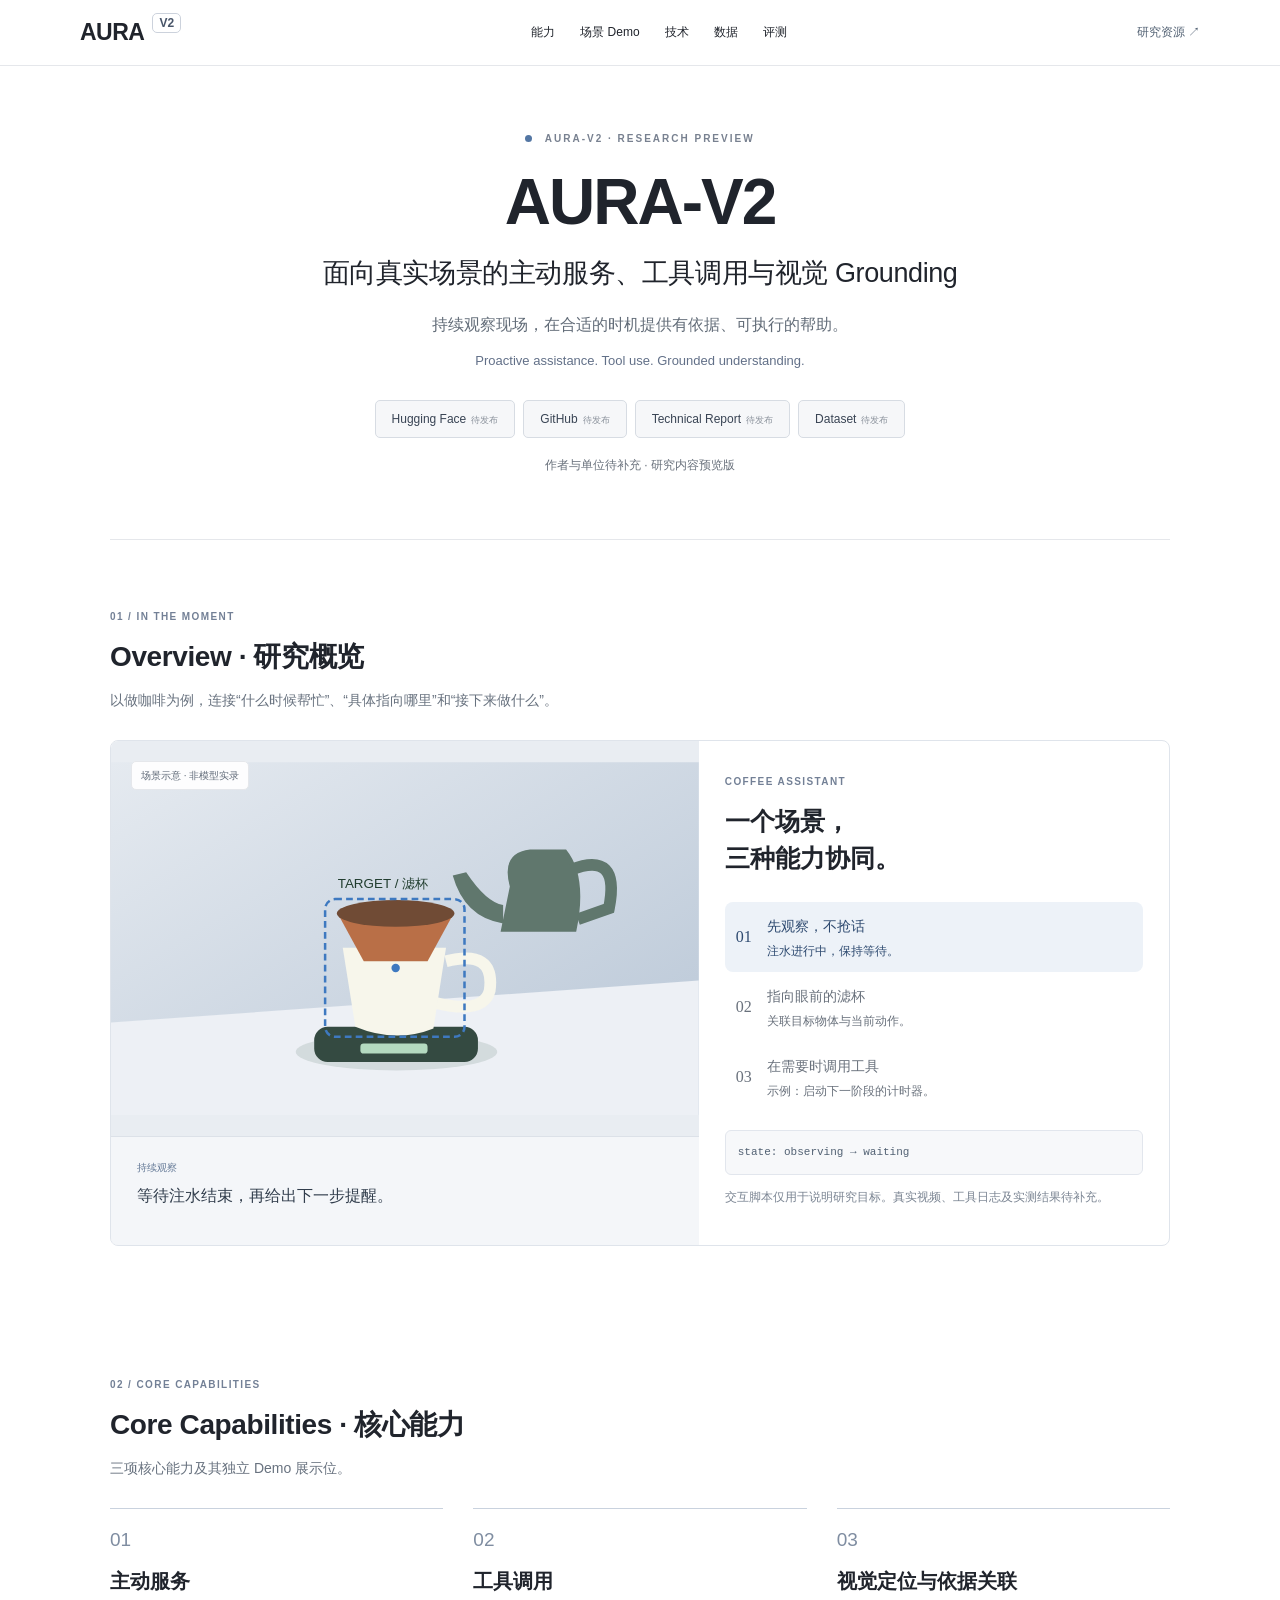
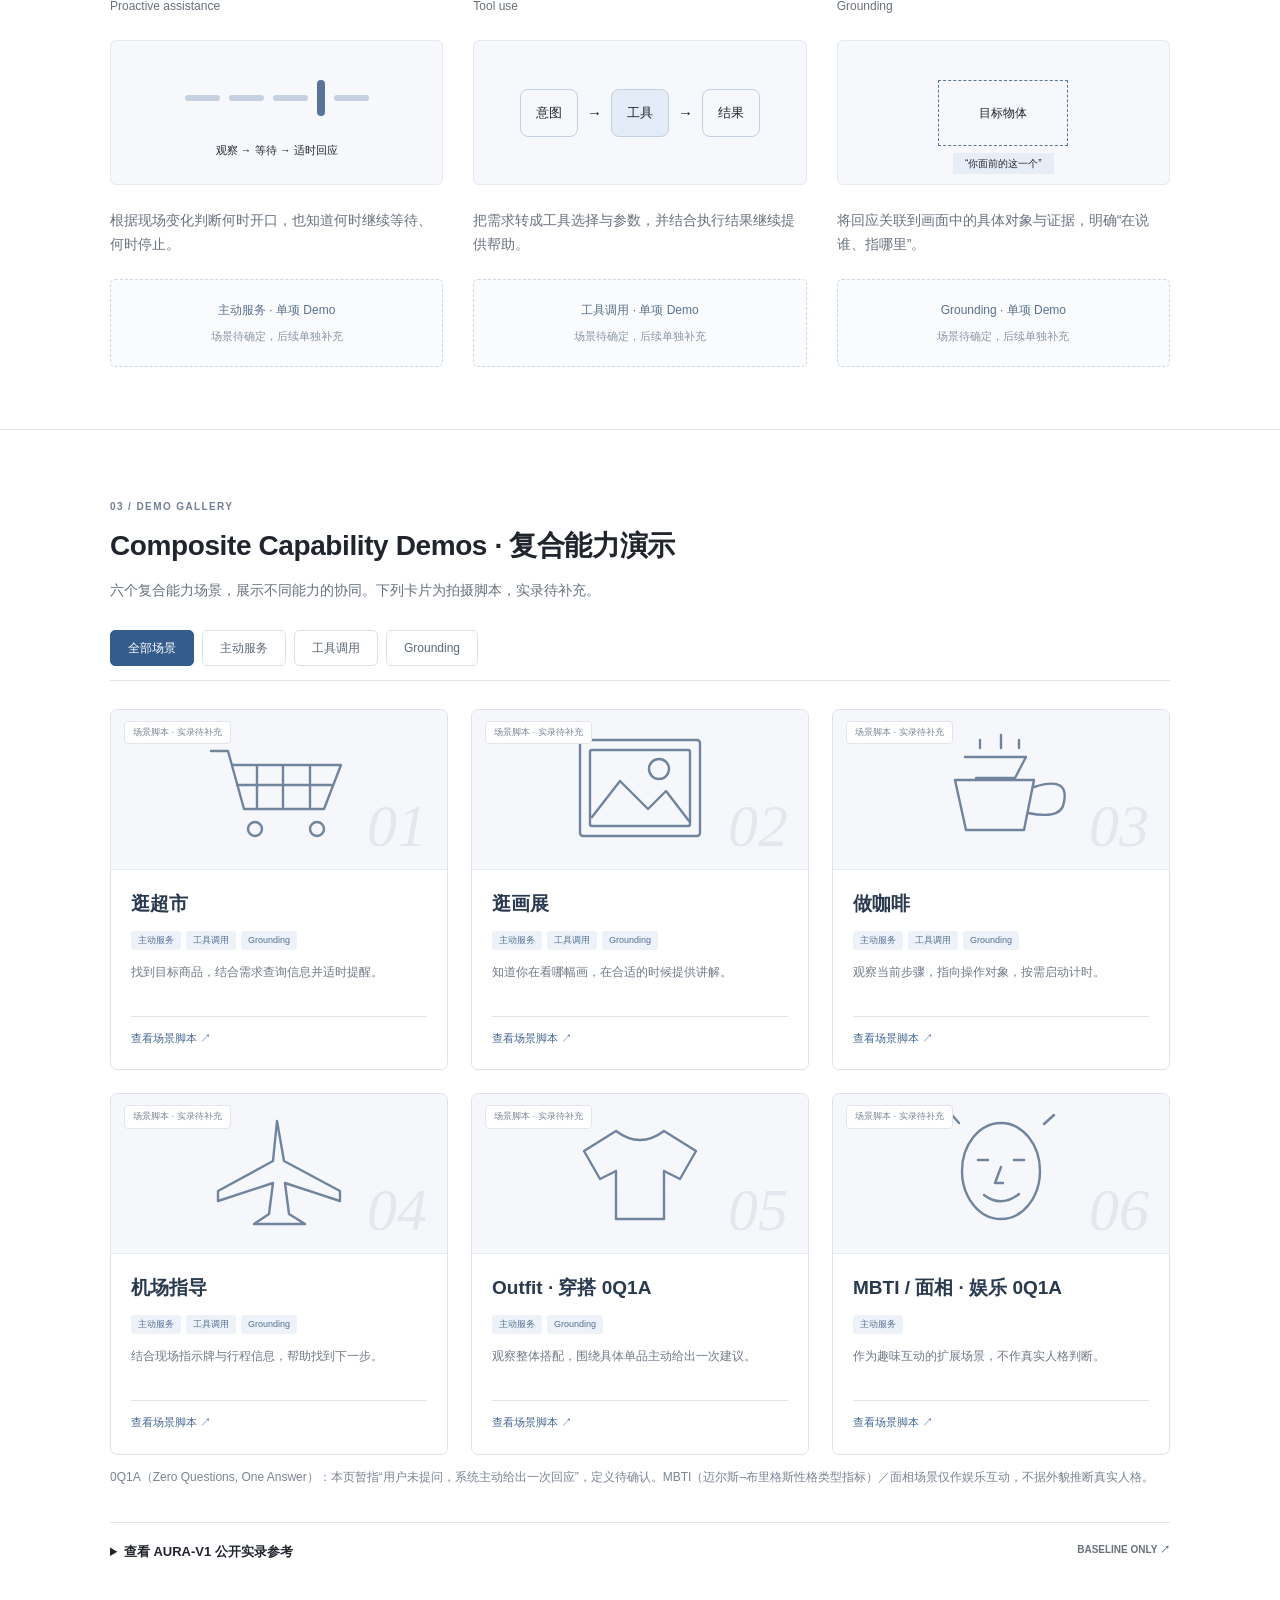
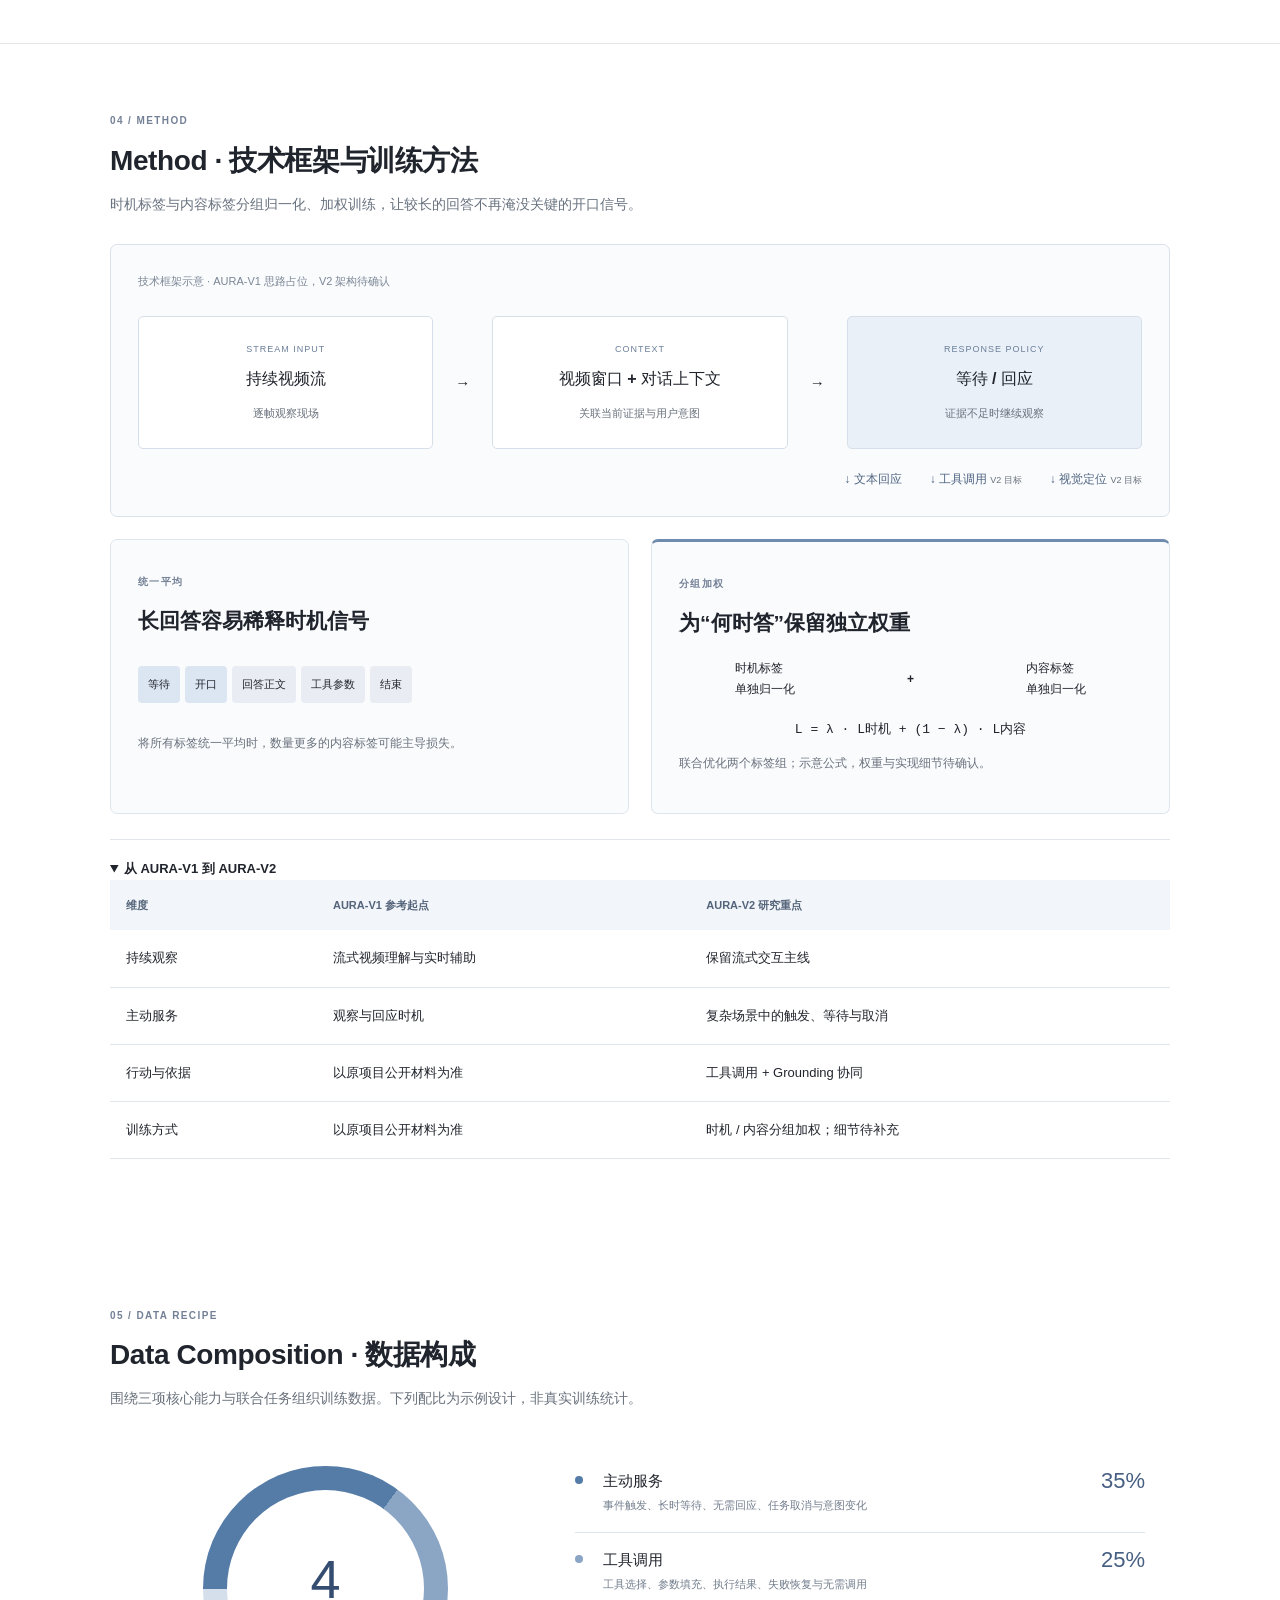
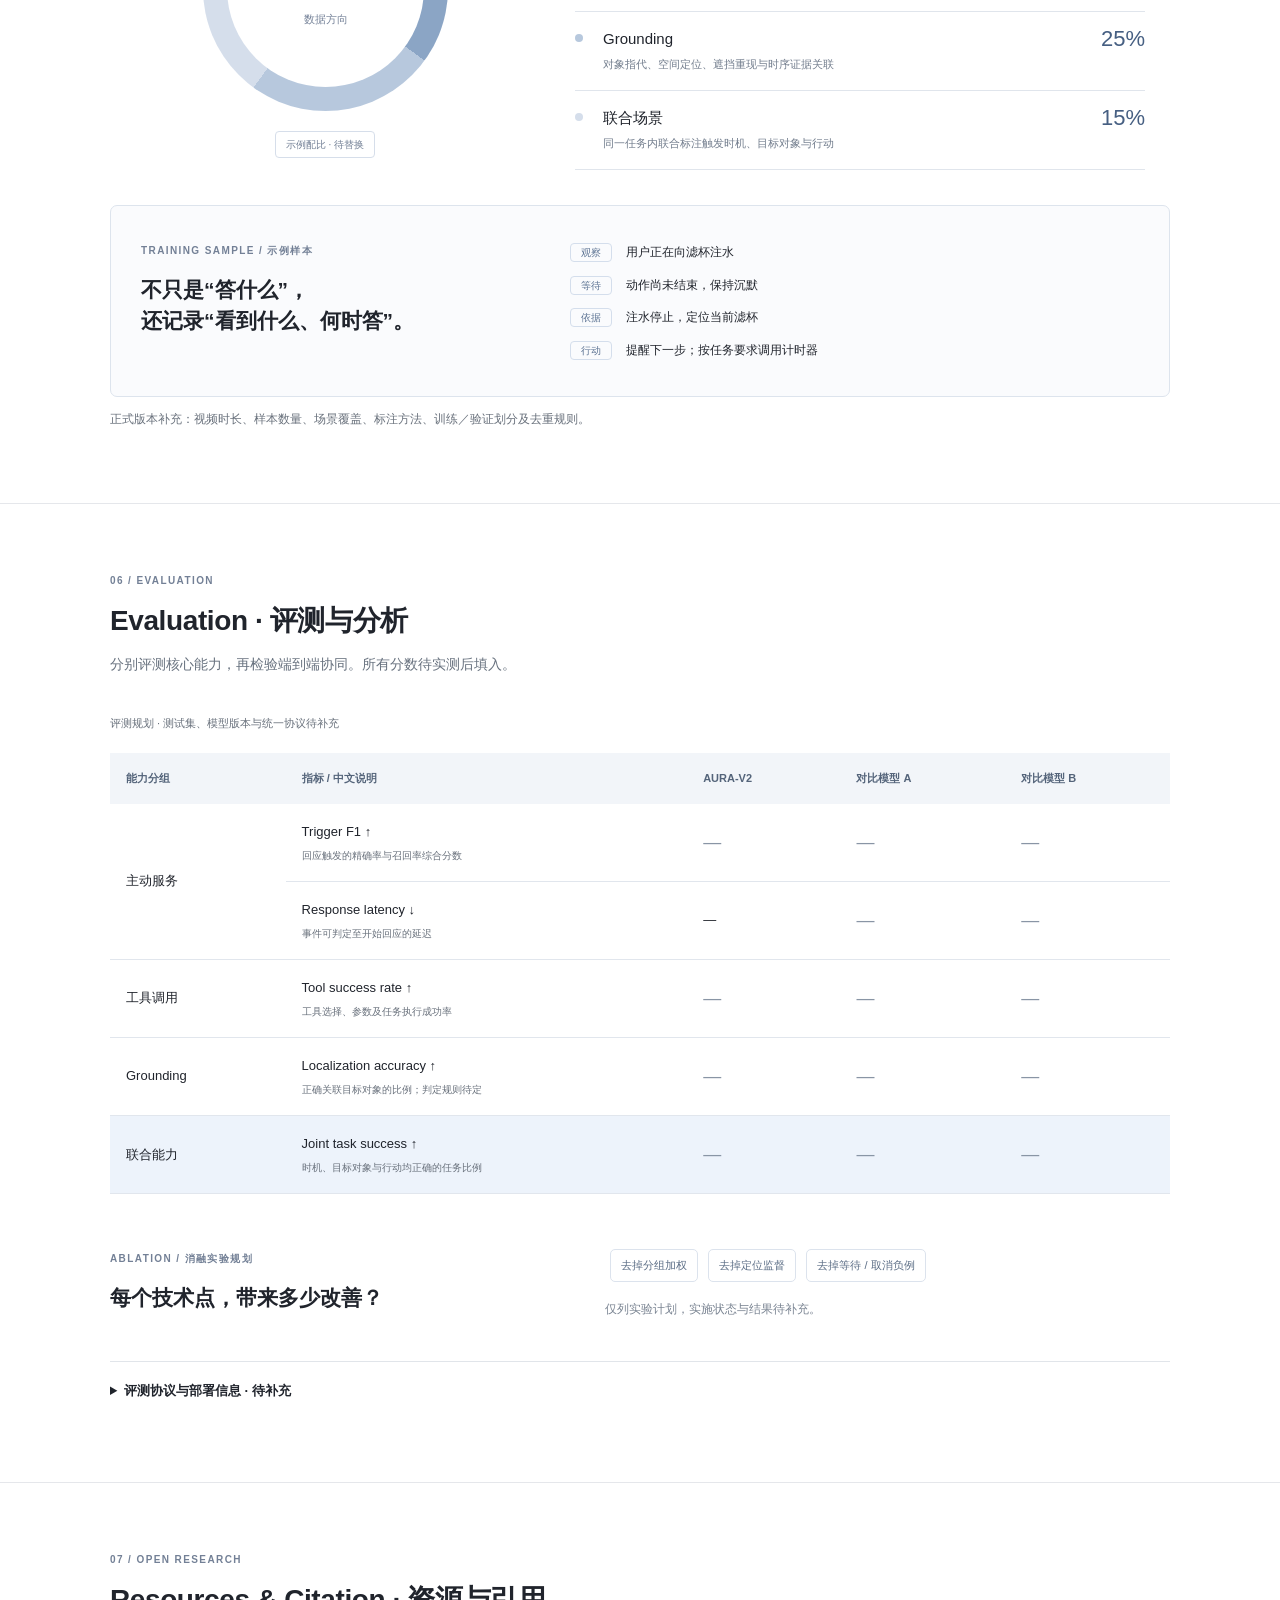
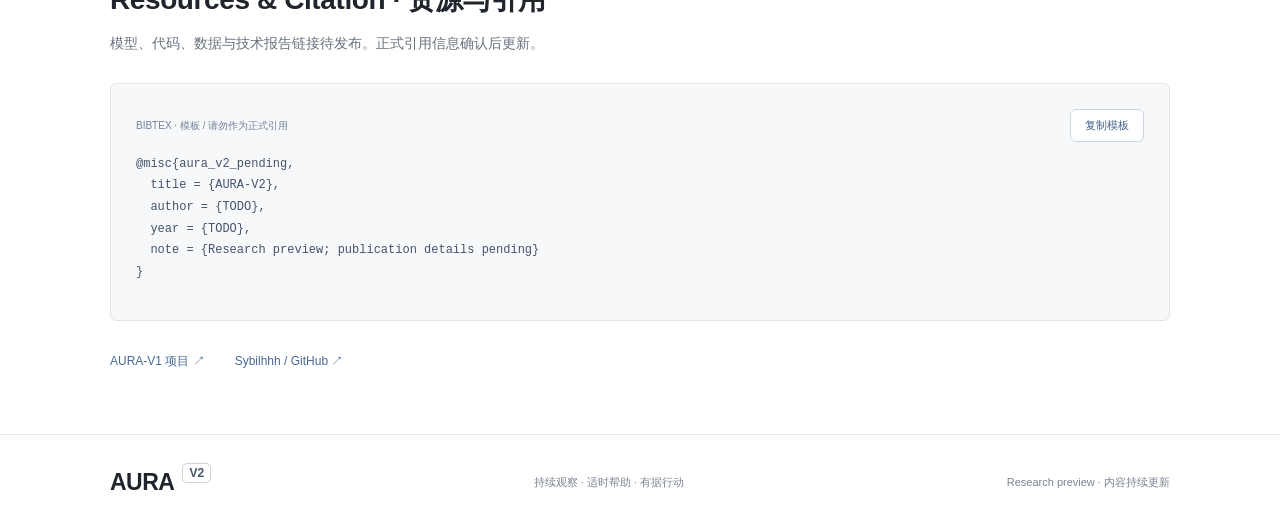
==== index.html @ 92825402 "Add files via upload" ====
<!doctype html>
<html lang="zh-CN"><head><meta charset="utf-8"><meta name="viewport" content="width=device-width,initial-scale=1"><meta name="description" content="AURA-V2：持续观察现场，在合适的时机提供有依据的帮助。主动服务、工具调用与视觉定位的研究项目页。"><title>AURA-V2 · 从看见，到主动帮忙</title><link rel="icon" href="assets/favicon.svg"><link rel="stylesheet" href="assets/style.css"></head>
<body><header class="nav"><a class="brand" href="#">AURA<span>V2</span></a><nav aria-label="页面导航"><a href="#capabilities">能力</a><a href="#demos">场景 Demo</a><a href="#method">技术</a><a href="#data">数据</a><a href="#evaluation">评测</a></nav><a class="nav-end" href="#resources">研究资源 ↗</a></header>
<main><section class="hero wrap"><div class="eyebrow"><span class="dot"></span> AURA-V2 · RESEARCH PREVIEW</div><h1>AURA-V2</h1><p class="paper-title">面向真实场景的主动服务、工具调用与视觉 Grounding</p><p class="hero-description">持续观察现场，在合适的时机提供有依据、可执行的帮助。</p><p class="english">Proactive assistance. Tool use. Grounded understanding.</p><div class="resource-links" id="resource-links"></div><p class="meta">作者与单位待补充 · 研究内容预览版</p><a class="scroll-link" href="#overview">探索 AURA-V2 <span>↓</span></a><div class="hero-art" aria-hidden="true"><div class="orbit o1"></div><div class="orbit o2"></div><div class="orbit o3"></div><div class="aura-core">aura<span>observe · understand · act</span></div><span class="float f1">01 / WHEN · 主动服务</span><span class="float f2">02 / ACTION · 工具调用</span><span class="float f3">03 / WHERE · 视觉定位</span></div></section>
<section id="overview" class="wrap"><div class="section-head"><div><span class="eyebrow">01 / IN THE MOMENT</span><h2>Overview · 研究概览</h2></div><p>以做咖啡为例，连接“什么时候帮忙”、<br>“具体指向哪里”和“接下来做什么”。</p></div><div class="spotlight"><div class="coffee-scene"><span class="scene-badge">场景示意 · 非模型实录</span><svg viewBox="0 0 700 420" role="img" aria-label="咖啡场景概念图：咖啡杯、电子秤、滤杯与手冲壶"><defs><linearGradient id="bg" x2="1" y2="1"><stop stop-color="#e5eaf0"/><stop offset="1" stop-color="#b8c6d6"/></linearGradient></defs><rect width="700" height="420" fill="url(#bg)"/><path d="M0 310L700 260V420H0" fill="#edf0f5"/><ellipse cx="340" cy="345" rx="120" ry="22" fill="#627b6f" opacity=".18"/><rect x="242" y="315" width="195" height="42" rx="16" fill="#344a41"/><rect x="297" y="335" width="80" height="12" rx="4" fill="#b4dac0"/><path d="M276 221H399L384 317Q339 335 291 315Z" fill="#f7f6eb"/><path d="M399 237Q458 222 451 272Q444 300 388 287" fill="none" stroke="#f7f6eb" stroke-width="14"/><path d="M270 180H408L377 237H301Z" fill="#b96f47"/><ellipse cx="339" cy="180" rx="70" ry="16" fill="#704b35"/><path d="M475 148Q464 108 499 104H542Q568 136 554 202H464Z" fill="#60776d"/><path d="M467 170Q447 167 423 131L407 135Q421 185 467 192" fill="#60776d"/><path d="M548 128Q607 105 593 174L556 187" fill="none" stroke="#60776d" stroke-width="14"/><rect class="target-box" x="255" y="163" width="166" height="164" rx="12" fill="none" stroke="#3e79c0" stroke-width="3" stroke-dasharray="8 5"/><circle cx="339" cy="245" r="5" fill="#3e79c0"/><text x="270" y="150" fill="#213d2f" font-size="16">TARGET / 滤杯</text></svg><div class="scene-caption"><span id="scene-status">持续观察</span><strong id="scene-caption">等待注水结束，再给出下一步提醒。</strong></div></div><div class="story"><span class="eyebrow">COFFEE ASSISTANT</span><h3>一个场景，<br>三种能力协同。</h3><div class="story-steps" role="group" aria-label="查看场景步骤"><button class="step active" data-step="0"><b>01</b><span><strong>先观察，不抢话</strong><small>注水进行中，保持等待。</small></span></button><button class="step" data-step="1"><b>02</b><span><strong>指向眼前的滤杯</strong><small>关联目标物体与当前动作。</small></span></button><button class="step" data-step="2"><b>03</b><span><strong>在需要时调用工具</strong><small>示例：启动下一阶段的计时器。</small></span></button></div><div class="tool-trace" id="tool-trace">state: observing → waiting</div><p class="fine">交互脚本仅用于说明研究目标。真实视频、工具日志及实测结果待补充。</p></div></div></section>
<section class="wrap" id="capabilities"><div class="section-head"><div><span class="eyebrow">02 / CORE CAPABILITIES</span><h2>Core Capabilities · 核心能力</h2></div><p>三项核心能力及其独立 Demo 展示位。</p></div><div class="features"><article><span class="number">01</span><h3>主动服务</h3><p class="sub">Proactive assistance</p><div class="feature-diagram timing"><i></i><i></i><i></i><i class="on"></i><i></i><span>观察 → 等待 → 适时回应</span></div><p>根据现场变化判断何时开口，也知道何时继续等待、何时停止。</p><div class="single-demo-placeholder"><strong>主动服务 · 单项 Demo</strong><span>场景待确定，后续单独补充</span></div></article><article><span class="number">02</span><h3>工具调用</h3><p class="sub">Tool use</p><div class="feature-diagram"><span class="node">意图</span><b>→</b><span class="node accent">工具</span><b>→</b><span class="node">结果</span></div><p>把需求转成工具选择与参数，并结合执行结果继续提供帮助。</p><div class="single-demo-placeholder"><strong>工具调用 · 单项 Demo</strong><span>场景待确定，后续单独补充</span></div></article><article><span class="number">03</span><h3>视觉定位与依据关联</h3><p class="sub">Grounding</p><div class="feature-diagram grounding"><span class="object">目标物体</span><span class="ground-label">“你面前的这一个”</span></div><p>将回应关联到画面中的具体对象与证据，明确“在说谁、指哪里”。</p><div class="single-demo-placeholder"><strong>Grounding · 单项 Demo</strong><span>场景待确定，后续单独补充</span></div></article></div></section>
<section class="demos-section" id="demos"><div class="wrap"><div class="section-head"><div><span class="eyebrow">03 / DEMO GALLERY</span><h2>Composite Capability Demos · 复合能力演示</h2></div><p>六个复合能力场景，展示不同能力的协同。<br>下列卡片为拍摄脚本，实录待补充。</p></div><div class="filters" role="group" aria-label="筛选 Demo"><button class="active" data-filter="all" aria-pressed="true">全部场景</button><button data-filter="proactive" aria-pressed="false">主动服务</button><button data-filter="tool" aria-pressed="false">工具调用</button><button data-filter="grounding" aria-pressed="false">Grounding</button></div><div class="demo-grid" id="demo-grid"></div><p class="fine">0Q1A（Zero Questions, One Answer）：本页暂指“用户未提问，系统主动给出一次回应”，定义待确认。MBTI（迈尔斯–布里格斯性格类型指标）／面相场景仅作娱乐互动，不据外貌推断真实人格。</p><details class="baseline"><summary>查看 AURA-V1 公开实录参考 <span>BASELINE ONLY ↗</span></summary><div class="baseline-grid"><figure><video controls preload="none" poster="assets/kettle.jpg"><source src="https://aurateam2026.github.io/demos/帮我盯着烧水壶.mp4" type="video/mp4"></video><figcaption>盯着烧水壶 · AURA-V1 原始演示</figcaption></figure><figure><video controls preload="none" poster="assets/mouse.jpg"><source src="https://aurateam2026.github.io/demos/帮我找找鼠标.mp4" type="video/mp4"></video><figcaption>寻找鼠标 · AURA-V1 原始演示</figcaption></figure><figure><video controls preload="none" poster="assets/light.jpg"><source src="https://aurateam2026.github.io/demos/我刚才关灯了吗.mp4" type="video/mp4"></video><figcaption>确认关灯 · AURA-V1 原始演示</figcaption></figure></div><p class="fine">来源：<a href="https://aurateam2026.github.io/">AURA 项目组</a> · CC BY-SA 4.0 · 不作为 V2 实测结果。</p></details></div></section>
<section class="wrap" id="method"><div class="section-head"><div><span class="eyebrow">04 / METHOD</span><h2>Method · 技术框架与训练方法</h2></div><p>时机标签与内容标签分组归一化、加权训练，<br>让较长的回答不再淹没关键的开口信号。</p></div><div class="architecture"><div class="diagram-label">技术框架示意 · AURA-V1 思路占位，V2 架构待确认</div><div class="pipeline"><div><small>STREAM INPUT</small><strong>持续视频流</strong><p>逐帧观察现场</p></div><span>→</span><div><small>CONTEXT</small><strong>视频窗口 + 对话上下文</strong><p>关联当前证据与用户意图</p></div><span>→</span><div class="highlight"><small>RESPONSE POLICY</small><strong>等待 / 回应</strong><p>证据不足时继续观察</p></div></div><div class="output-branches"><span>↓ 文本回应</span><span>↓ 工具调用 <small>V2 目标</small></span><span>↓ 视觉定位 <small>V2 目标</small></span></div></div><div class="loss-grid"><div class="loss-card muted"><span class="eyebrow">统一平均</span><h3>长回答容易稀释时机信号</h3><div class="tokens"><b>等待</b><b>开口</b><span>回答正文</span><span>工具参数</span><span>结束</span></div><p>将所有标签统一平均时，数量更多的内容标签可能主导损失。</p></div><div class="loss-card"><span class="eyebrow">分组加权</span><h3>为“何时答”保留独立权重</h3><div class="loss-parts"><span>时机标签<br><strong>单独归一化</strong></span><b>+</b><span>内容标签<br><strong>单独归一化</strong></span></div><code>L = λ · L时机 + (1 − λ) · L内容</code><p>联合优化两个标签组；示意公式，权重与实现细节待确认。</p></div></div><details class="comparison" open><summary>从 AURA-V1 到 AURA-V2</summary><div class="table-scroll"><table><thead><tr><th>维度</th><th>AURA-V1 参考起点</th><th>AURA-V2 研究重点</th></tr></thead><tbody><tr><td>持续观察</td><td>流式视频理解与实时辅助</td><td>保留流式交互主线</td></tr><tr><td>主动服务</td><td>观察与回应时机</td><td>复杂场景中的触发、等待与取消</td></tr><tr><td>行动与依据</td><td>以原项目公开材料为准</td><td>工具调用 + Grounding 协同</td></tr><tr><td>训练方式</td><td>以原项目公开材料为准</td><td>时机 / 内容分组加权；细节待补充</td></tr></tbody></table></div></details></section>
<section class="data-section" id="data"><div class="wrap"><div class="section-head"><div><span class="eyebrow">05 / DATA RECIPE</span><h2>Data Composition · 数据构成</h2></div><p>围绕三项核心能力与联合任务组织训练数据。<br>下列配比为示例设计，非真实训练统计。</p></div><div class="data-layout"><div class="data-chart"><div class="donut"><div><strong>4</strong><span>数据方向</span></div></div><span class="example-label">示例配比 · 待替换</span></div><div id="data-legend" class="data-legend"></div></div><div class="sample"><div><span class="eyebrow">TRAINING SAMPLE / 示例样本</span><h3>不只是“答什么”，<br>还记录“看到什么、何时答”。</h3></div><ol><li><span>观察</span>用户正在向滤杯注水</li><li><span>等待</span>动作尚未结束，保持沉默</li><li><span>依据</span>注水停止，定位当前滤杯</li><li><span>行动</span>提醒下一步；按任务要求调用计时器</li></ol></div><p class="fine">正式版本补充：视频时长、样本数量、场景覆盖、标注方法、训练／验证划分及去重规则。</p></div></section>
<section class="wrap" id="evaluation"><div class="section-head"><div><span class="eyebrow">06 / EVALUATION</span><h2>Evaluation · 评测与分析</h2></div><p>分别评测核心能力，再检验端到端协同。<br>所有分数待实测后填入。</p></div><div class="table-scroll"><table class="bench"><caption>评测规划 · 测试集、模型版本与统一协议待补充</caption><thead><tr><th>能力分组</th><th>指标 / 中文说明</th><th>AURA-V2</th><th>对比模型 A</th><th>对比模型 B</th></tr></thead><tbody><tr><td rowspan="2">主动服务</td><td>Trigger F1 ↑<small>回应触发的精确率与召回率综合分数</small></td><td>—</td><td>—</td><td>—</td></tr><tr><td>Response latency ↓<small>事件可判定至开始回应的延迟</small></td><td>—</td><td>—</td><td>—</td></tr><tr><td>工具调用</td><td>Tool success rate ↑<small>工具选择、参数及任务执行成功率</small></td><td>—</td><td>—</td><td>—</td></tr><tr><td>Grounding</td><td>Localization accuracy ↑<small>正确关联目标对象的比例；判定规则待定</small></td><td>—</td><td>—</td><td>—</td></tr><tr class="joint"><td>联合能力</td><td>Joint task success ↑<small>时机、目标对象与行动均正确的任务比例</small></td><td>—</td><td>—</td><td>—</td></tr></tbody></table></div><div class="ablation"><div><span class="eyebrow">ABLATION / 消融实验规划</span><h3>每个技术点，带来多少改善？</h3></div><div><span>去掉分组加权</span><span>去掉定位监督</span><span>去掉等待 / 取消负例</span><p class="fine">仅列实验计划，实施状态与结果待补充。</p></div></div><details><summary>评测协议与部署信息 · 待补充</summary><p class="fine">设备型号与数量、模型规模、量化精度、视频分辨率与帧率、上下文长度、延迟统计口径、测试集来源与样本数。比较模型应使用可比设置。</p></details></section>
<section class="citation-section" id="resources"><div class="wrap"><div class="section-head"><div><span class="eyebrow">07 / OPEN RESEARCH</span><h2>Resources & Citation · 资源与引用</h2></div><p>模型、代码、数据与技术报告链接待发布。<br>正式引用信息确认后更新。</p></div><div class="citation-box"><div><span>BIBTEX · 模板 / 请勿作为正式引用</span><button id="copy-citation">复制模板</button></div><pre id="citation">@misc{aura_v2_pending,
  title = {AURA-V2},
  author = {TODO},
  year = {TODO},
  note = {Research preview; publication details pending}
}</pre><p id="copy-status" aria-live="polite"></p></div><div class="credits"><a href="https://aurateam2026.github.io/">AURA-V1 项目 ↗</a><a href="https://github.com/Sybilhhh">Sybilhhh / GitHub ↗</a></div></div></section></main><footer class="wrap"><a class="brand" href="#">AURA<span>V2</span></a><p>持续观察 · 适时帮助 · 有据行动</p><span>Research preview · 内容持续更新</span></footer>
<dialog id="demo-dialog"><button class="close" aria-label="关闭 Demo 详情">×</button><span class="eyebrow">DEMO STORYBOARD · 实录待补充</span><h2 id="dialog-title"></h2><p id="dialog-desc"></p><div id="dialog-flow"></div><p class="fine">此处为预设场景与拍摄脚本，不代表模型已实现。上传真实录像后替换展示。</p><button class="dialog-done">返回场景</button></dialog><script src="assets/content.js"></script><script src="assets/app.js"></script></body></html>
---- assets/style.css ----
:root{--bg:#f8f9f4;--ink:#203e34;--muted:#6d7b73;--line:#dce3d9;--green:#47775d;--lime:#e4efb5;--serif:Georgia,"Songti SC","Noto Serif CJK SC",serif}*{box-sizing:border-box}html{scroll-behavior:smooth;scroll-padding-top:90px}body{margin:0;background:var(--bg);color:var(--ink);font:15px/1.7 -apple-system,BlinkMacSystemFont,"Segoe UI","PingFang SC","Microsoft YaHei",sans-serif}a{color:inherit;text-decoration:none}button{font:inherit;cursor:pointer}button:focus-visible,a:focus-visible,summary:focus-visible{outline:3px solid #ad792c;outline-offset:5px}.wrap{width:min(1180px,calc(100% - 64px));margin:auto}section{padding:90px 0}.nav{height:82px;display:flex;align-items:center;justify-content:space-between;padding:0 max(32px,calc((100vw - 1180px)/2));border-bottom:1px solid var(--line);position:sticky;top:0;background:#f8f9f4ed;backdrop-filter:blur(14px);z-index:10}.brand{font-size:25px;font-weight:750;letter-spacing:-1px}.brand span{font-size:12px;letter-spacing:0;border:1px solid #a5b6a4;border-radius:5px;padding:2px 6px;vertical-align:top;margin-left:8px}.nav nav{display:flex;gap:28px;font-size:13px}.nav-end{font-size:12px}.hero{min-height:685px;position:relative;padding-top:75px;overflow:hidden}.eyebrow{font-size:11px;letter-spacing:2px;font-weight:650;color:var(--green)}.dot{display:inline-block;width:7px;height:7px;background:#659368;border-radius:50%;margin-right:8px}h1{font-size:clamp(52px,6vw,82px);line-height:1.15;letter-spacing:-4px;margin:24px 0}h1 .serif{font-family:var(--serif);font-weight:500;color:#658166}h2{font-size:clamp(28px,3vw,40px);font-weight:550;line-height:1.4;letter-spacing:-1px;margin:14px 0 0}h3{font-size:23px;line-height:1.5;font-weight:550;margin:12px 0}p{margin:12px 0}.hero-description{font-size:19px;line-height:1.8}.english{font-size:12px;color:var(--muted)}.resource-links{display:flex;gap:8px;flex-wrap:wrap;margin:28px 0 8px}.resource-links a,.resource-links span{padding:8px 13px;border:1px solid #b9c6b6;border-radius:7px;font-size:12px;background:#ffffff70}.resource-links span{color:#69786f}.resource-links small{font-size:9px;margin-left:5px}.meta,.fine{font-size:12px;color:var(--muted)}.fine a{text-decoration:underline}.scroll-link{font-size:12px;display:inline-flex;gap:65px;margin-top:32px}.hero-art{position:absolute;width:48%;height:490px;right:0;top:80px;pointer-events:none;background:radial-gradient(ellipse,#e8eedc 0%,transparent 65%)}.orbit{position:absolute;border:1px solid #9bb39775;border-radius:50%;width:370px;height:370px;left:50%;top:50%;transform:translate(-50%,-50%) rotate(-28deg)}.o2{width:450px;height:230px;transform:translate(-50%,-50%) rotate(36deg)}.o3{width:450px;height:230px;transform:translate(-50%,-50%) rotate(-36deg)}.aura-core{position:absolute;left:50%;top:50%;transform:translate(-50%,-50%);width:235px;height:235px;border-radius:50%;box-shadow:inset -15px -18px 45px #728b6860,0 15px 60px #708c6020;background:radial-gradient(circle at 34% 28%,#faffea,#c8d5af 60%,#8ca07d);display:flex;flex-direction:column;justify-content:center;align-items:center;font:italic 64px var(--serif);color:#486341}.aura-core span{font:9px sans-serif;letter-spacing:1px;margin-top:10px}.float{position:absolute;background:#f8faf0ed;border:1px solid #c6d3be;padding:8px 12px;border-radius:30px;font-size:10px;box-shadow:0 6px 14px #415a3610}.f1{top:48px;left:17%}.f2{right:0;top:245px}.f3{bottom:28px;left:5%}.section-head{display:flex;justify-content:space-between;align-items:end;gap:35px;margin-bottom:38px}.section-head>p{color:var(--muted);font-size:14px;max-width:390px}.spotlight{display:grid;grid-template-columns:1.2fr 1fr;border:1px solid var(--line);border-radius:18px;overflow:hidden;background:white}.coffee-scene{position:relative;display:flex;flex-direction:column;background:#c6d2c0}.coffee-scene svg{width:100%;flex:1;min-height:290px}.scene-badge{position:absolute;left:20px;top:20px;background:#f5f7e9d9;border-radius:5px;padding:5px 9px;font-size:10px}.scene-caption{background:#263e34;padding:22px 26px;color:#f2f7e7;min-height:109px}.scene-caption span{font-size:10px;color:#c4d89e;display:block;margin-bottom:6px}.scene-caption strong{font-size:16px;font-weight:500}.story{padding:32px}.story h3{font-size:29px;margin:10px 0 24px}.step{display:flex;width:100%;text-align:left;align-items:center;gap:15px;border:0;background:transparent;color:var(--muted);padding:11px;border-radius:8px}.step b{font:16px var(--serif)}.step strong{font-size:14px;font-weight:550}.step small{display:block;font-size:12px;margin-top:2px}.step.active{background:#edf2e4;color:var(--ink)}.tool-trace{font:11px/1.7 monospace;background:#f2f4ed;border:1px solid var(--line);border-radius:6px;padding:12px;margin-top:18px;overflow-wrap:anywhere}.features{display:grid;grid-template-columns:repeat(3,1fr);gap:40px}.features article{border-top:1px solid #98ab90;padding-top:18px}.number{font:italic 30px var(--serif);color:#8a9d7d}.features h3{margin-bottom:0}.sub{font-size:12px;color:var(--muted);margin-top:0}.features article>p:not(.sub){font-size:14px;color:#5e7064}.features a{font-size:12px;font-weight:600;display:inline-block;margin-top:12px}.feature-diagram{height:145px;margin:24px 0;display:flex;align-items:center;justify-content:center;gap:9px;background:#edf1e6;border-radius:9px;position:relative}.node{border:1px solid #b9c9ae;border-radius:8px;padding:12px 15px;font-size:13px}.node.accent{background:#dce8be}.timing{padding-bottom:30px}.timing i{height:6px;width:35px;background:#bbcbb0;border-radius:4px}.timing i.on{height:36px;width:8px;background:#577849}.timing span{position:absolute;bottom:25px;font-size:11px}.object{border:1px dashed #4e7653;padding:22px 40px;font-size:12px}.ground-label{position:absolute;bottom:10px;font-size:10px;background:#e3ecce;padding:2px 12px}.demos-section{background:#eef2e8}.filters{display:flex;gap:8px;flex-wrap:wrap;margin-bottom:28px}.filters button{border:1px solid #c9d3c1;border-radius:30px;background:transparent;padding:7px 17px;font-size:12px;color:#536b58}.filters button.active{color:#f5f9ed;background:#284b39;border-color:#284b39}.demo-grid{display:grid;grid-template-columns:repeat(3,1fr);gap:23px}.demo-card{background:#fbfcf7;border:1px solid #d4dfcd;border-radius:12px;overflow:hidden}.demo-card[hidden]{display:none}.demo-art{height:180px;background:var(--card-bg,#e2e7d7);position:relative;display:flex;align-items:center;justify-content:center}.demo-art svg{height:135px;width:200px}.demo-art>span{position:absolute;left:13px;top:11px;font-size:9px;padding:3px 8px;border-radius:4px;background:#ffffffa8;color:#54624d}.demo-art .art-number{font:italic 60px var(--serif);position:absolute;right:20px;bottom:8px;opacity:.12}.demo-body{padding:20px}.demo-body h3{font-size:19px;margin:0}.demo-body p{font-size:12px;color:var(--muted);min-height:42px}.tags{display:flex;gap:5px;flex-wrap:wrap;margin:12px 0}.tags span{font-size:9px;padding:2px 7px;background:#edf1e5;border-radius:4px;color:#527147}.demo-body button{background:transparent;border:0;border-top:1px solid var(--line);width:100%;text-align:left;padding:12px 0 0;font-size:11px;color:#3a6248}.baseline{margin-top:35px}details{border-top:1px solid var(--line);padding:18px 0}summary{cursor:pointer;font-size:13px;font-weight:600}summary span{font-size:10px;color:var(--muted);float:right}.baseline-grid{display:grid;grid-template-columns:repeat(3,1fr);gap:20px;margin-top:20px}figure{margin:0}video{width:100%;background:#1f3329;border-radius:8px}figcaption{font-size:11px;color:var(--muted);padding-top:7px}.architecture{border:1px solid #bdcdb2;border-radius:14px;background:#f0f4e8;padding:27px}.diagram-label{font-size:11px;color:#74856b;margin-bottom:25px}.pipeline{display:flex;align-items:center;gap:22px}.pipeline>div{flex:1;background:#fafcf5;border:1px solid #cfdbc4;border-radius:9px;padding:25px 18px;text-align:center}.pipeline small{font-size:9px;letter-spacing:1px;display:block;color:#69845d}.pipeline strong{font-size:16px;font-weight:550;display:block;margin-top:8px}.pipeline p{font-size:11px;color:var(--muted);margin-bottom:0}.pipeline .highlight{background:#e0ebc9}.output-branches{display:flex;justify-content:flex-end;gap:28px;font-size:12px;margin-top:20px}.output-branches small{font-size:9px;color:var(--muted)}.loss-grid{display:grid;grid-template-columns:1fr 1fr;gap:22px;margin-top:22px}.loss-card{padding:27px;border:1px solid #c5d3bc;border-radius:12px;background:#f0f5e7}.loss-card.muted{background:#f0f1ec;border-color:var(--line)}.loss-card h3{font-size:21px}.loss-card p{font-size:12px;color:var(--muted)}.tokens{display:flex;gap:5px;margin:30px 0;flex-wrap:wrap}.tokens>*{padding:9px 10px;border-radius:4px;background:#e1e4da;font-size:11px;font-weight:400}.tokens b{background:#d8e4c9}.loss-parts{display:flex;align-items:center;justify-content:space-around;font-size:12px;margin:20px 0}.loss-parts strong{font-weight:550}.loss-card code{font-size:13px;display:block;text-align:center}.comparison{margin-top:27px}.table-scroll{overflow-x:auto}table{width:100%;border-collapse:collapse;text-align:left;font-size:13px;min-width:660px}th{font-size:11px;font-weight:600;color:#708066;background:#edf2e5;padding:16px}td{border-bottom:1px solid var(--line);padding:17px 16px}table small{display:block;color:var(--muted);font-size:10px;margin-top:4px}.data-section{background:#263e32;color:#eef3e5}.data-section .eyebrow{color:#bbd29e}.data-section .section-head>p,.data-section .fine{color:#adbeab}.data-layout{display:grid;grid-template-columns:1fr 1.5fr;gap:70px;align-items:center;padding:25px 20px 45px}.data-chart{display:flex;align-items:center;flex-direction:column;gap:20px}.donut{height:245px;width:245px;border-radius:50%;background:conic-gradient(#cde29b 0% 35%,#96b49d 35% 60%,#d8bf8d 60% 85%,#708b7c 85% 100%);padding:24px;transform:rotate(-90deg)}.donut>div{border-radius:50%;height:100%;background:#263e32;display:flex;flex-direction:column;align-items:center;justify-content:center;transform:rotate(90deg)}.donut strong{font:64px var(--serif)}.donut span{font-size:11px;color:#bdcdb4}.example-label{font-size:10px;border:1px solid #6b846a;border-radius:4px;padding:4px 10px;color:#c9d9bf}.data-row{display:grid;grid-template-columns:14px 1fr auto;gap:14px;padding:14px 0;border-bottom:1px solid #52664f}.data-row i{width:8px;height:8px;margin-top:8px;border-radius:50%}.data-row strong{font-size:15px;font-weight:500}.data-row p{font-size:11px;color:#b6c5ae;margin:3px 0}.data-row>b{font:24px var(--serif)}.sample{border:1px solid #63775b;border-radius:12px;padding:30px;display:grid;grid-template-columns:1fr 1.5fr;gap:50px}.sample ol{margin:0;padding:0;list-style:none;font-size:12px}.sample li{padding:6px 0}.sample li span{color:#c5dca8;border:1px solid #607956;border-radius:4px;padding:3px 10px;margin-right:14px;font-size:10px}.bench caption{text-align:left;font-size:11px;color:var(--muted);padding:10px 0 20px}.bench td:nth-child(n+3){color:#84947a;font-size:18px}.bench .joint{background:#edf3e2}.ablation{display:grid;grid-template-columns:1fr 1.2fr;gap:25px;padding:30px 0;margin-top:20px}.ablation h3{font-size:21px}.ablation>div>span:not(.eyebrow){display:inline-block;border:1px solid #c4d2b9;padding:6px 10px;font-size:11px;border-radius:5px;margin:5px}.citation-section{background:#edf1e6}.citation-box{border:1px solid #d0dac4;border-radius:12px;background:#f9fbf3;padding:25px}.citation-box>div{display:flex;align-items:center;justify-content:space-between;font-size:10px;color:#6b7e61}.citation-box button,.dialog-done{border:1px solid #b7c8a7;border-radius:6px;color:#456039;background:#edf3e1;padding:6px 14px;font-size:11px}pre{font:12px/1.8 monospace;white-space:pre-wrap;overflow-wrap:anywhere;color:#4b6442}.credits{display:flex;gap:30px;font-size:12px;margin-top:30px}footer{display:flex;justify-content:space-between;align-items:center;min-height:120px;gap:20px}footer p,footer>span{font-size:11px;color:var(--muted)}dialog{max-width:650px;width:calc(100% - 40px);border:1px solid #bdcdb0;border-radius:16px;background:#fafcf5;color:var(--ink);padding:38px}dialog::backdrop{background:#102b22a6;backdrop-filter:blur(5px)}.close{position:absolute;right:15px;top:10px;background:none;border:none;font-size:28px;color:#4b6641}#dialog-flow{background:#edf2e5;padding:20px;border-radius:8px;font-size:13px}#dialog-flow p{margin:8px 0}#dialog-desc{font-size:14px;color:var(--muted)}.dialog-done{margin-top:15px}#copy-status{font-size:11px;margin:0}@media(max-width:900px){.nav nav{gap:15px}.hero-art{opacity:.6;width:43%;right:-30px}.float{display:none}.hero h1,.hero-description,.resource-links{position:relative;z-index:1}.features{gap:22px}.demo-grid{grid-template-columns:repeat(2,1fr)}.spotlight{grid-template-columns:1fr 1fr}.story{padding:23px}.pipeline{gap:10px}.pipeline>div{padding:18px 10px}.data-layout{gap:30px}.node{padding:10px}}@media(max-width:640px){.wrap{width:calc(100% - 36px)}section{padding:55px 0}.nav{padding:0 18px;height:66px}.nav nav{gap:15px;overflow:auto;margin-left:24px;white-space:nowrap}.nav nav a:nth-child(n+4){display:none}.nav-end{display:none}.brand{font-size:22px}.hero{padding-top:42px;min-height:760px;padding-bottom:20px}.hero h1{font-size:56px;letter-spacing:-2px}.hero-description{font-size:16px}.hero-art{position:relative;top:auto;right:auto;height:240px;width:100%;opacity:1;margin-top:-10px}.aura-core{height:145px;width:145px;font-size:43px}.aura-core span{font-size:7px}.orbit{width:225px;height:225px}.o2,.o3{width:300px;height:140px}.resource-links{margin-top:20px;gap:6px}.resource-links span,.resource-links a{padding:7px 9px;font-size:10px}.scroll-link{display:none}.english{font-size:10px}.section-head{display:block;margin-bottom:26px}.section-head>p{margin-top:20px}.spotlight,.features,.loss-grid,.data-layout,.sample,.ablation{grid-template-columns:1fr}.coffee-scene svg{min-height:220px}.features{gap:32px}.feature-diagram{height:120px}.demo-grid{gap:12px}.demo-art{height:130px}.demo-art svg{width:140px;height:100px}.demo-body{padding:14px}.demo-body h3{font-size:16px}.demo-body p{font-size:11px;min-height:60px}.tags{min-height:42px}.filters button{font-size:11px;padding:6px 11px}.pipeline{flex-direction:column}.pipeline>div{width:100%}.pipeline>span{transform:rotate(90deg)}.output-branches{justify-content:center;gap:15px;font-size:10px}.architecture{padding:20px}.data-layout{padding:12px 0 30px;gap:30px}.sample{gap:15px;padding:22px}.sample h3{font-size:20px}.baseline-grid{grid-template-columns:1fr}.credits{flex-wrap:wrap;gap:15px}footer{flex-wrap:wrap;padding:25px 0;gap:8px}footer>span{width:100%}.citation-box{padding:18px}dialog{padding:30px 22px}}@media(prefers-reduced-motion:reduce){html{scroll-behavior:auto}}

/* Academic project-page presentation. */
:root{--bg:#fff;--ink:#20242c;--muted:#69717c;--line:#e1e5ea;--green:#335d91;--lime:#eaf0f8}
body{background:#fff;color:#20242c}.wrap{width:min(1060px,calc(100% - 64px))}.nav{height:66px;background:#fffffff5;border-bottom:1px solid #e5e7eb;padding:0 max(32px,calc((100vw - 1120px)/2));backdrop-filter:blur(10px)}.brand{font-size:23px;letter-spacing:-.5px}.brand span{border-color:#ccd2dc;color:#485569}.nav nav{font-size:12px;gap:25px}.nav-end{color:#526173}
section{padding:62px 0}.hero{min-height:0;overflow:visible;text-align:center;padding:64px 0 52px;border-bottom:1px solid #e5e7eb}.hero h1{font-size:64px;letter-spacing:-2px;font-weight:750;margin:17px 0 10px;line-height:1.2}.paper-title{font-size:27px;line-height:1.5;font-weight:500;letter-spacing:-.4px;margin:12px auto;max-width:900px}.hero-description{font-size:16px;color:#626c78;line-height:1.7;margin:18px auto 8px}.hero .english{font-size:13px;color:#627088}.hero .eyebrow{font-size:10px;letter-spacing:2px;color:#788190}.dot{background:#5376a3}.hero-art,.scroll-link{display:none}.resource-links{justify-content:center;margin-top:27px}.resource-links span,.resource-links a{background:#f6f7f9;border:1px solid #d7dce3;border-radius:5px;padding:8px 16px;color:#394454}.resource-links small{color:#8b929c}.hero .meta{margin-top:17px;font-size:12px}.eyebrow{color:#738096;font-size:10px;letter-spacing:1.4px}.section-head{display:block;margin-bottom:27px}.section-head h2{font-size:28px;font-weight:650;letter-spacing:-.4px;margin-top:9px}.section-head>p{max-width:none;margin-top:12px;font-size:14px;line-height:1.8;color:#68727f}.section-head>p br{display:none}h3{font-size:21px;font-weight:600}.spotlight{border-color:#dfe4eb;border-radius:8px;grid-template-columns:1.25fr 1fr}.coffee-scene{background:#e9edf2}.scene-badge{background:#ffffffed;color:#606a78;border:1px solid #e5e7eb}.scene-caption{background:#f4f6f9;color:#313d4c;border-top:1px solid #dce1e8}.scene-caption span{color:#667b98}.story{padding:26px}.story h3{font-size:25px}.step.active{background:#edf2f8;color:#2e4a70}.tool-trace{background:#f7f8fa;border-color:#e2e6ed;color:#526173}.features{gap:30px}.features article{border-color:#c9d2de}.number{font:500 19px/1.4 sans-serif;color:#7f8da1}.features h3{font-size:20px}.features article>p:not(.sub){color:#68727f}.feature-diagram{background:#f6f8fb;border:1px solid #e5e9f0;border-radius:6px}.node{border-color:#c4d0df}.node.accent{background:#e3ebf6}.timing i{background:#c5d1e0}.timing i.on{background:#58749a}.object{border-color:#59759a}.ground-label{background:#e6edf6}.features a{color:#416999;font-weight:500}
.demos-section,.citation-section{background:#fff;border-top:1px solid #e5e7eb;border-bottom:1px solid #e5e7eb}.filters{border-bottom:1px solid #e0e5ec;padding-bottom:14px;gap:8px}.filters button{background:white;border-color:#dce1e9;border-radius:5px;color:#5c6878}.filters button.active{background:#345d8d;border-color:#345d8d;color:white}.demo-card{background:white;border-color:#dde3eb;border-radius:7px}.demo-art{background:#f5f7fa!important;height:160px;border-bottom:1px solid #e7ebf0}.demo-art svg{stroke:#70849e}.demo-art>span{background:#fff;border:1px solid #e2e6ec;color:#7a8593}.demo-art .art-number{color:#526b8b;opacity:.1}.demo-body h3{color:#29394f}.demo-body p{color:#707987}.tags span{color:#547097;background:#edf2f8;border-radius:3px}.demo-body button{color:#456994}.architecture{background:#fafbfd;border-color:#d9e1eb;border-radius:7px}.diagram-label{color:#7a8695}.pipeline>div{background:#fff;border-color:#d5dfea;border-radius:5px}.pipeline .highlight{background:#eaf0f8}.pipeline small{color:#6a7e99}.output-branches{color:#506582}.loss-card,.loss-card.muted{background:#fafbfd;border-color:#dfe5ed;border-radius:7px}.loss-card:not(.muted){border-top:3px solid #6f8bad}.loss-card .tokens>*{background:#e9edf3}.tokens b{background:#dce6f3!important}.comparison{margin-top:25px}th{background:#f2f5f9;color:#54647a}td{border-color:#e1e6ed}.data-section{background:white;color:#20242c;border-bottom:1px solid #e5e7eb}.data-section .eyebrow{color:#738096}.data-section .section-head>p,.data-section .fine{color:#69717c}.data-layout{padding:15px 25px 35px;gap:60px}.donut>div{background:white}.donut span{color:#768399}.donut strong{font:500 54px sans-serif;color:#344d71}.example-label{color:#738096;border-color:#d6deea}.data-row{border-color:#e0e5ec}.data-row p{color:#727d8d}.data-row>b{font:500 22px sans-serif;color:#465f82}.sample{border-color:#dde4ed;background:#fafbfd;border-radius:7px}.sample li span{color:#5c7393;border-color:#d4deec}.bench .joint{background:#edf3fb}.bench td:nth-child(n+3){color:#8995a5}.ablation>div>span:not(.eyebrow){border-color:#dce3ed;color:#5c6e86}.citation-box{background:#f7f8fa;border-color:#e0e5ec;border-radius:6px}.citation-box>div{color:#718098}.citation-box button,.dialog-done{background:white;border-color:#cbd6e5;color:#46628a}pre{color:#45546b}.credits{color:#486991}.close{color:#526780}dialog{background:#fff;border-color:#d4ddea;border-radius:8px}dialog::backdrop{background:#15223688}#dialog-flow{background:#f4f7fb}.fine{color:#7a8492}footer{min-height:95px}footer p,footer>span{color:#7a8492}
@media(max-width:900px){.hero{padding-top:48px}.hero h1{font-size:56px}.paper-title{font-size:24px}.spotlight{grid-template-columns:1fr 1fr}}
@media(max-width:640px){.wrap{width:calc(100% - 36px)}section{padding:42px 0}.nav{padding:0 18px}.hero{min-height:0;padding:42px 0 34px}.hero h1{font-size:46px;margin:15px 0}.paper-title{font-size:21px;line-height:1.55}.hero-description{font-size:14px}.hero .english{font-size:11px}.resource-links{gap:6px;margin-top:23px}.resource-links span,.resource-links a{padding:7px 10px;font-size:10px}.section-head h2{font-size:23px}.section-head>p{font-size:13px}.spotlight{grid-template-columns:1fr}.demo-art{height:120px}.data-layout{padding:12px 0 30px;gap:30px}.scene-caption strong{font-size:14px}.story h3{font-size:23px}}

.single-demo-placeholder{margin-top:22px;border:1px dashed #ccd6e4;border-radius:5px;padding:20px 14px;text-align:center;background:#fafbfd}.single-demo-placeholder strong{display:block;font-size:12px;font-weight:500;color:#59718f}.single-demo-placeholder span{display:block;margin-top:7px;font-size:11px;color:#8a95a4}
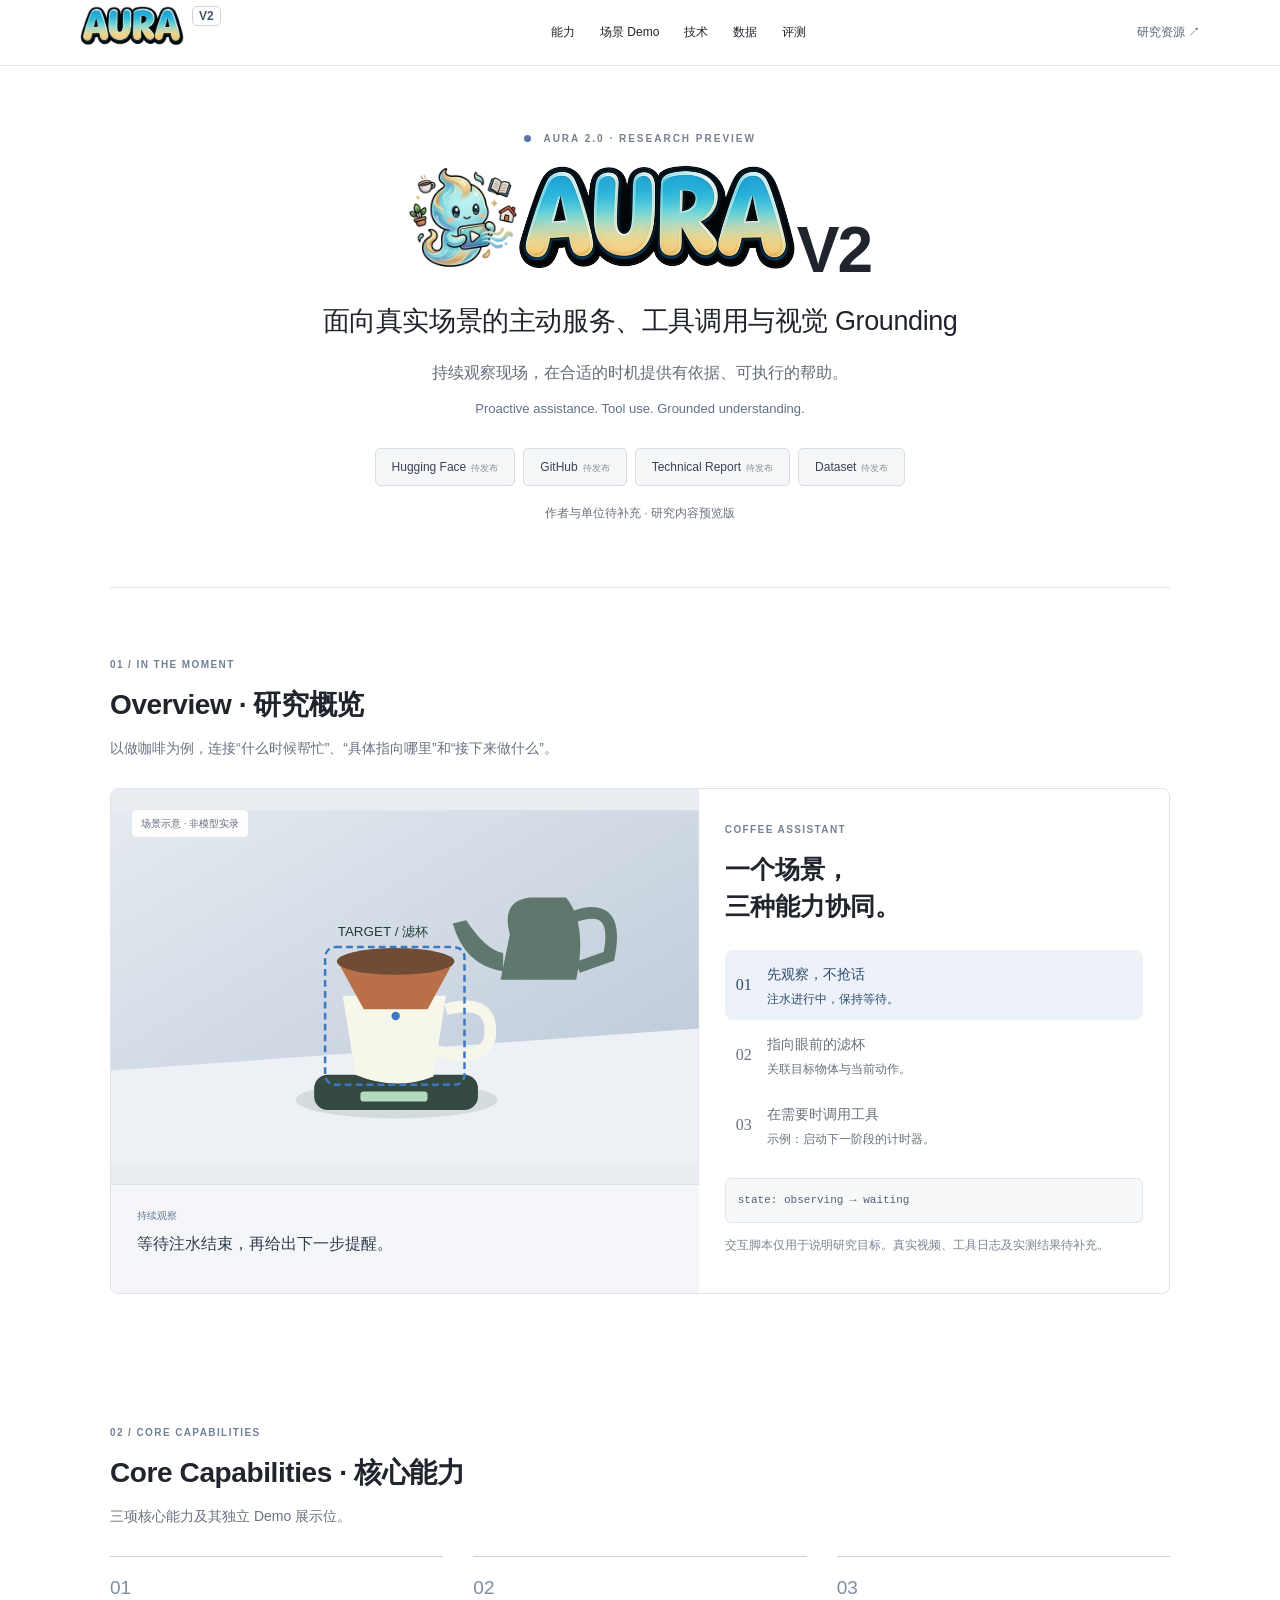
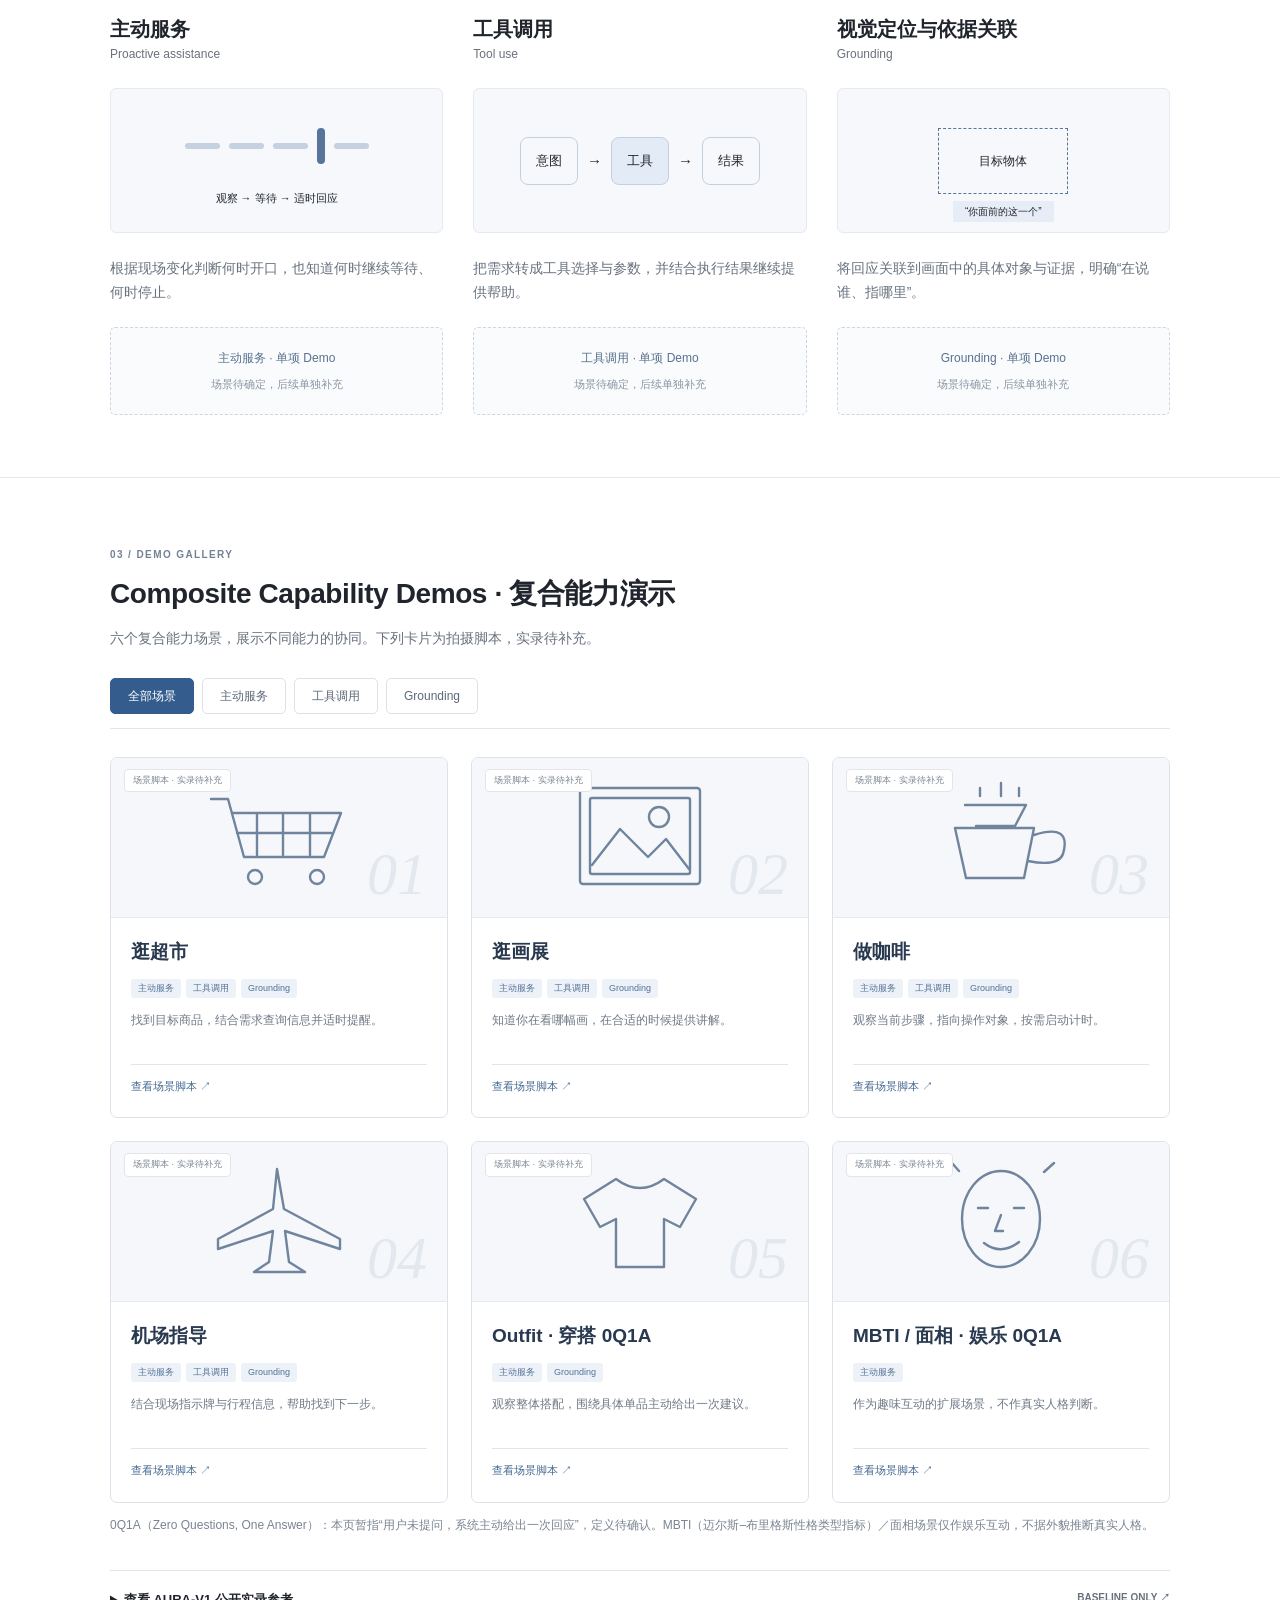
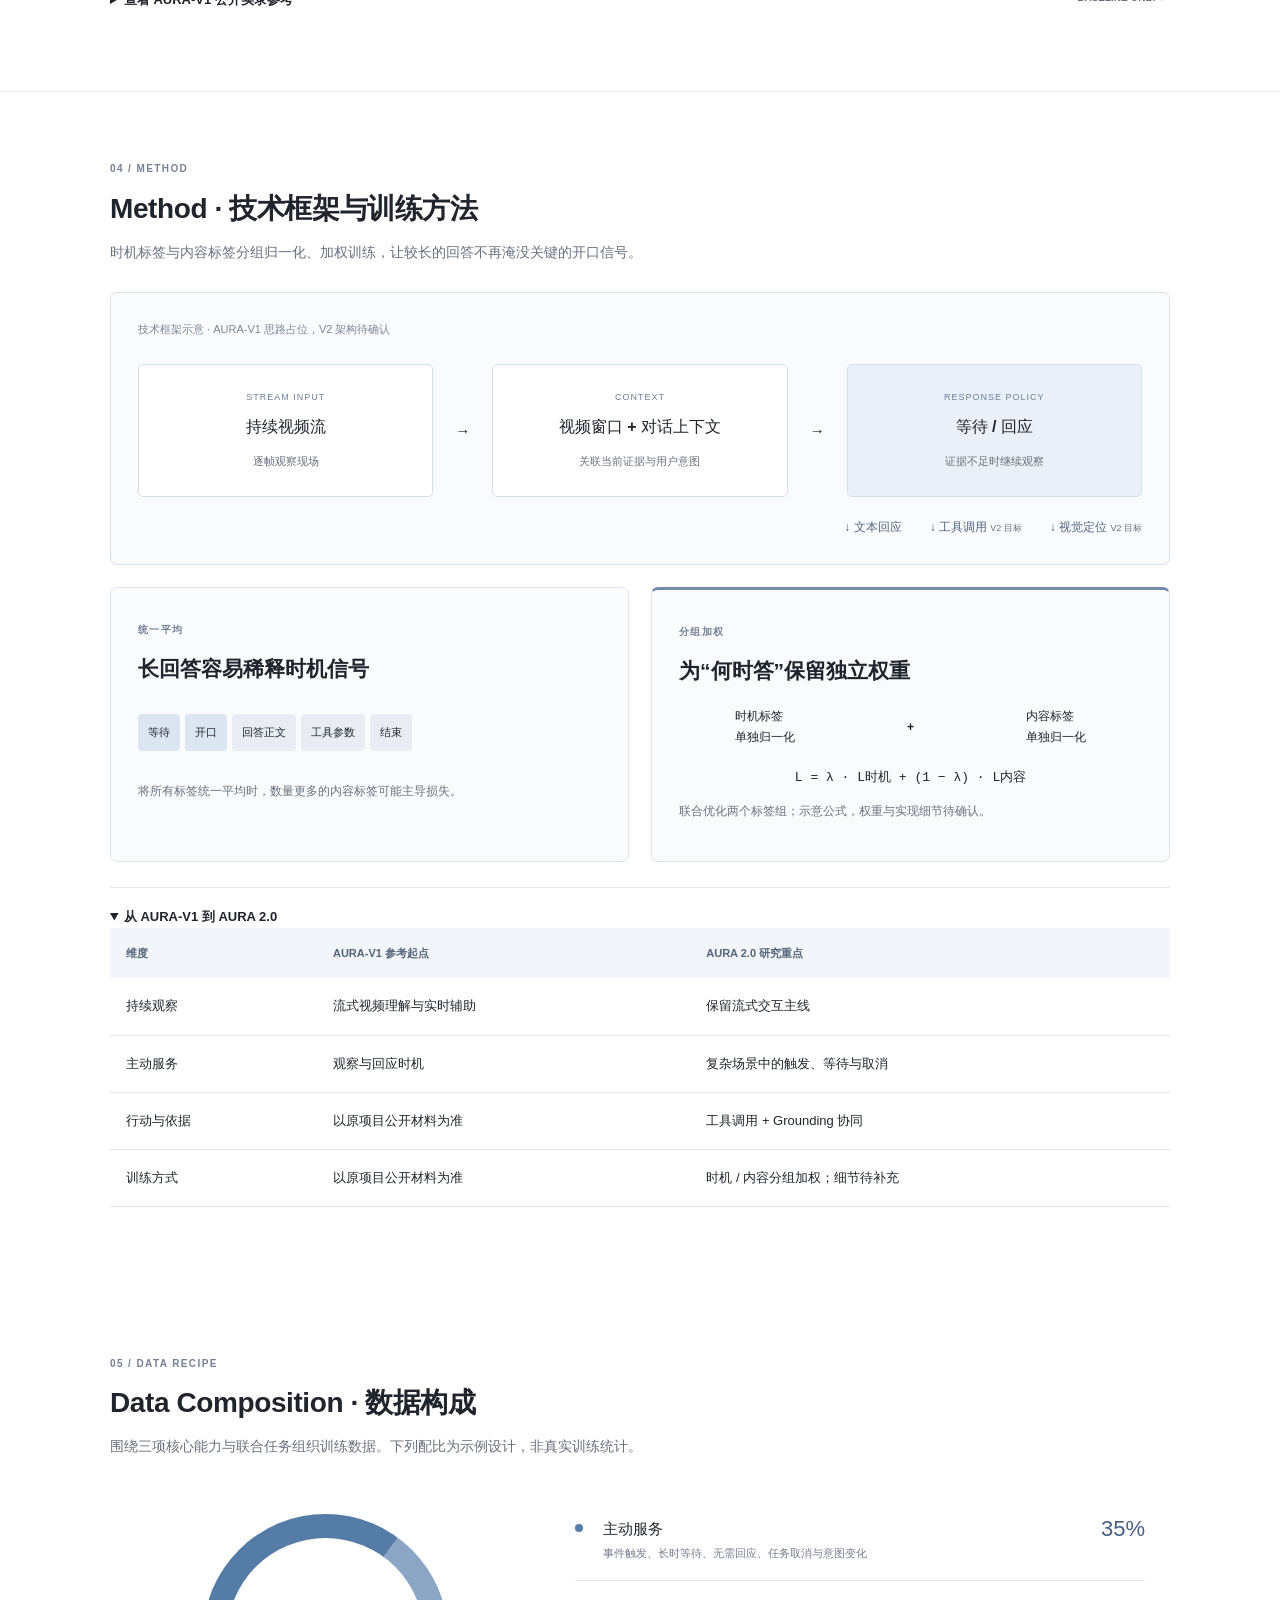
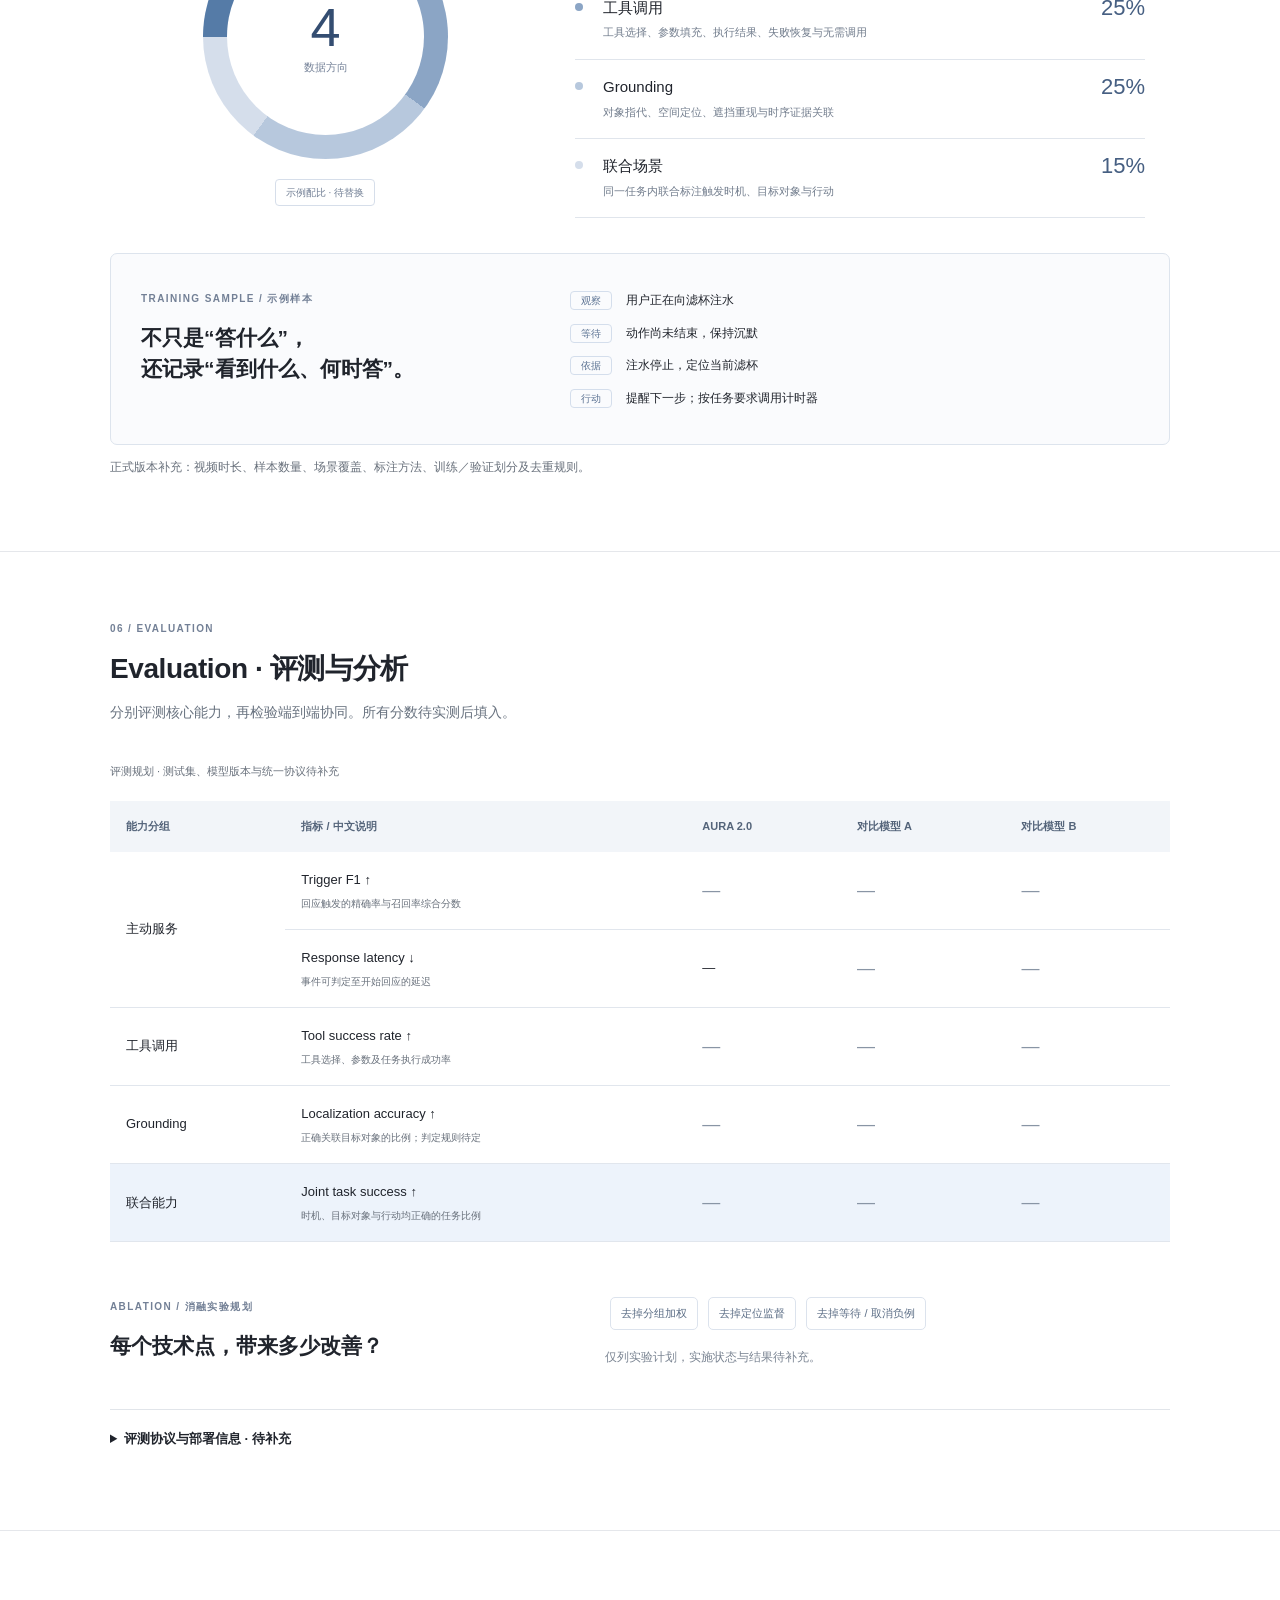
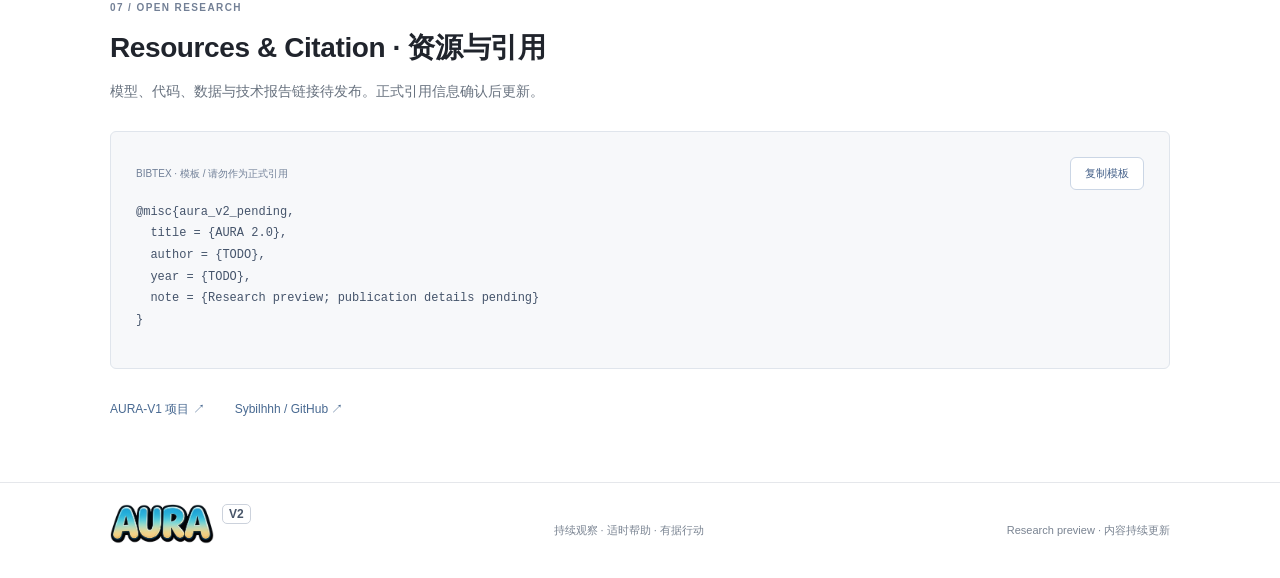
==== commit 1dd23d33: "Add files via upload" ====
--- a/index.html
+++ b/index.html
@@ -1,17 +1,17 @@
 <!doctype html>
-<html lang="zh-CN"><head><meta charset="utf-8"><meta name="viewport" content="width=device-width,initial-scale=1"><meta name="description" content="AURA-V2：持续观察现场，在合适的时机提供有依据的帮助。主动服务、工具调用与视觉定位的研究项目页。"><title>AURA-V2 · 从看见，到主动帮忙</title><link rel="icon" href="assets/favicon.svg"><link rel="stylesheet" href="assets/style.css"></head>
-<body><header class="nav"><a class="brand" href="#">AURA<span>V2</span></a><nav aria-label="页面导航"><a href="#capabilities">能力</a><a href="#demos">场景 Demo</a><a href="#method">技术</a><a href="#data">数据</a><a href="#evaluation">评测</a></nav><a class="nav-end" href="#resources">研究资源 ↗</a></header>
-<main><section class="hero wrap"><div class="eyebrow"><span class="dot"></span> AURA-V2 · RESEARCH PREVIEW</div><h1>AURA-V2</h1><p class="paper-title">面向真实场景的主动服务、工具调用与视觉 Grounding</p><p class="hero-description">持续观察现场，在合适的时机提供有依据、可执行的帮助。</p><p class="english">Proactive assistance. Tool use. Grounded understanding.</p><div class="resource-links" id="resource-links"></div><p class="meta">作者与单位待补充 · 研究内容预览版</p><a class="scroll-link" href="#overview">探索 AURA-V2 <span>↓</span></a><div class="hero-art" aria-hidden="true"><div class="orbit o1"></div><div class="orbit o2"></div><div class="orbit o3"></div><div class="aura-core">aura<span>observe · understand · act</span></div><span class="float f1">01 / WHEN · 主动服务</span><span class="float f2">02 / ACTION · 工具调用</span><span class="float f3">03 / WHERE · 视觉定位</span></div></section>
+<html lang="zh-CN"><head><meta charset="utf-8"><meta name="viewport" content="width=device-width,initial-scale=1"><meta name="description" content="AURA 2.0：持续观察现场，在合适的时机提供有依据的帮助。主动服务、工具调用与视觉定位的研究项目页。"><title>AURA 2.0 · 从看见，到主动帮忙</title><link rel="icon" type="image/png" href="logo/mascot2.png?v=20261027"><link rel="apple-touch-icon" href="logo/mascot2.png?v=20261027"><link rel="stylesheet" href="assets/style.css?v=20261027-logo"></head>
+<body><header class="nav"><a class="brand" href="#" aria-label="AURA 2.0 首页"><img class="brand-logo" src="logo/aura_cha.jpg" alt="AURA" width="104" height="40"><span>V2</span></a><nav aria-label="页面导航"><a href="#capabilities">能力</a><a href="#demos">场景 Demo</a><a href="#method">技术</a><a href="#data">数据</a><a href="#evaluation">评测</a></nav><a class="nav-end" href="#resources">研究资源 ↗</a></header>
+<main><section class="hero wrap"><div class="eyebrow"><span class="dot"></span> AURA 2.0 · RESEARCH PREVIEW</div><h1 class="project-title" aria-label="AURA 2.0"><img class="hero-mascot" src="logo/mascot2.png" alt="" width="108" height="108" fetchpriority="high"><img class="hero-wordmark" src="logo/aura_cha.jpg" alt="AURA" width="280" height="108"><span class="hero-version">V2</span></h1><p class="paper-title">面向真实场景的主动服务、工具调用与视觉 Grounding</p><p class="hero-description">持续观察现场，在合适的时机提供有依据、可执行的帮助。</p><p class="english">Proactive assistance. Tool use. Grounded understanding.</p><div class="resource-links" id="resource-links"></div><p class="meta">作者与单位待补充 · 研究内容预览版</p><a class="scroll-link" href="#overview">探索 AURA 2.0 <span>↓</span></a><div class="hero-art" aria-hidden="true"><div class="orbit o1"></div><div class="orbit o2"></div><div class="orbit o3"></div><div class="aura-core">aura<span>observe · understand · act</span></div><span class="float f1">01 / WHEN · 主动服务</span><span class="float f2">02 / ACTION · 工具调用</span><span class="float f3">03 / WHERE · 视觉定位</span></div></section>
 <section id="overview" class="wrap"><div class="section-head"><div><span class="eyebrow">01 / IN THE MOMENT</span><h2>Overview · 研究概览</h2></div><p>以做咖啡为例，连接“什么时候帮忙”、<br>“具体指向哪里”和“接下来做什么”。</p></div><div class="spotlight"><div class="coffee-scene"><span class="scene-badge">场景示意 · 非模型实录</span><svg viewBox="0 0 700 420" role="img" aria-label="咖啡场景概念图：咖啡杯、电子秤、滤杯与手冲壶"><defs><linearGradient id="bg" x2="1" y2="1"><stop stop-color="#e5eaf0"/><stop offset="1" stop-color="#b8c6d6"/></linearGradient></defs><rect width="700" height="420" fill="url(#bg)"/><path d="M0 310L700 260V420H0" fill="#edf0f5"/><ellipse cx="340" cy="345" rx="120" ry="22" fill="#627b6f" opacity=".18"/><rect x="242" y="315" width="195" height="42" rx="16" fill="#344a41"/><rect x="297" y="335" width="80" height="12" rx="4" fill="#b4dac0"/><path d="M276 221H399L384 317Q339 335 291 315Z" fill="#f7f6eb"/><path d="M399 237Q458 222 451 272Q444 300 388 287" fill="none" stroke="#f7f6eb" stroke-width="14"/><path d="M270 180H408L377 237H301Z" fill="#b96f47"/><ellipse cx="339" cy="180" rx="70" ry="16" fill="#704b35"/><path d="M475 148Q464 108 499 104H542Q568 136 554 202H464Z" fill="#60776d"/><path d="M467 170Q447 167 423 131L407 135Q421 185 467 192" fill="#60776d"/><path d="M548 128Q607 105 593 174L556 187" fill="none" stroke="#60776d" stroke-width="14"/><rect class="target-box" x="255" y="163" width="166" height="164" rx="12" fill="none" stroke="#3e79c0" stroke-width="3" stroke-dasharray="8 5"/><circle cx="339" cy="245" r="5" fill="#3e79c0"/><text x="270" y="150" fill="#213d2f" font-size="16">TARGET / 滤杯</text></svg><div class="scene-caption"><span id="scene-status">持续观察</span><strong id="scene-caption">等待注水结束，再给出下一步提醒。</strong></div></div><div class="story"><span class="eyebrow">COFFEE ASSISTANT</span><h3>一个场景，<br>三种能力协同。</h3><div class="story-steps" role="group" aria-label="查看场景步骤"><button class="step active" data-step="0"><b>01</b><span><strong>先观察，不抢话</strong><small>注水进行中，保持等待。</small></span></button><button class="step" data-step="1"><b>02</b><span><strong>指向眼前的滤杯</strong><small>关联目标物体与当前动作。</small></span></button><button class="step" data-step="2"><b>03</b><span><strong>在需要时调用工具</strong><small>示例：启动下一阶段的计时器。</small></span></button></div><div class="tool-trace" id="tool-trace">state: observing → waiting</div><p class="fine">交互脚本仅用于说明研究目标。真实视频、工具日志及实测结果待补充。</p></div></div></section>
 <section class="wrap" id="capabilities"><div class="section-head"><div><span class="eyebrow">02 / CORE CAPABILITIES</span><h2>Core Capabilities · 核心能力</h2></div><p>三项核心能力及其独立 Demo 展示位。</p></div><div class="features"><article><span class="number">01</span><h3>主动服务</h3><p class="sub">Proactive assistance</p><div class="feature-diagram timing"><i></i><i></i><i></i><i class="on"></i><i></i><span>观察 → 等待 → 适时回应</span></div><p>根据现场变化判断何时开口，也知道何时继续等待、何时停止。</p><div class="single-demo-placeholder"><strong>主动服务 · 单项 Demo</strong><span>场景待确定，后续单独补充</span></div></article><article><span class="number">02</span><h3>工具调用</h3><p class="sub">Tool use</p><div class="feature-diagram"><span class="node">意图</span><b>→</b><span class="node accent">工具</span><b>→</b><span class="node">结果</span></div><p>把需求转成工具选择与参数，并结合执行结果继续提供帮助。</p><div class="single-demo-placeholder"><strong>工具调用 · 单项 Demo</strong><span>场景待确定，后续单独补充</span></div></article><article><span class="number">03</span><h3>视觉定位与依据关联</h3><p class="sub">Grounding</p><div class="feature-diagram grounding"><span class="object">目标物体</span><span class="ground-label">“你面前的这一个”</span></div><p>将回应关联到画面中的具体对象与证据，明确“在说谁、指哪里”。</p><div class="single-demo-placeholder"><strong>Grounding · 单项 Demo</strong><span>场景待确定，后续单独补充</span></div></article></div></section>
 <section class="demos-section" id="demos"><div class="wrap"><div class="section-head"><div><span class="eyebrow">03 / DEMO GALLERY</span><h2>Composite Capability Demos · 复合能力演示</h2></div><p>六个复合能力场景，展示不同能力的协同。<br>下列卡片为拍摄脚本，实录待补充。</p></div><div class="filters" role="group" aria-label="筛选 Demo"><button class="active" data-filter="all" aria-pressed="true">全部场景</button><button data-filter="proactive" aria-pressed="false">主动服务</button><button data-filter="tool" aria-pressed="false">工具调用</button><button data-filter="grounding" aria-pressed="false">Grounding</button></div><div class="demo-grid" id="demo-grid"></div><p class="fine">0Q1A（Zero Questions, One Answer）：本页暂指“用户未提问，系统主动给出一次回应”，定义待确认。MBTI（迈尔斯–布里格斯性格类型指标）／面相场景仅作娱乐互动，不据外貌推断真实人格。</p><details class="baseline"><summary>查看 AURA-V1 公开实录参考 <span>BASELINE ONLY ↗</span></summary><div class="baseline-grid"><figure><video controls preload="none" poster="assets/kettle.jpg"><source src="https://aurateam2026.github.io/demos/帮我盯着烧水壶.mp4" type="video/mp4"></video><figcaption>盯着烧水壶 · AURA-V1 原始演示</figcaption></figure><figure><video controls preload="none" poster="assets/mouse.jpg"><source src="https://aurateam2026.github.io/demos/帮我找找鼠标.mp4" type="video/mp4"></video><figcaption>寻找鼠标 · AURA-V1 原始演示</figcaption></figure><figure><video controls preload="none" poster="assets/light.jpg"><source src="https://aurateam2026.github.io/demos/我刚才关灯了吗.mp4" type="video/mp4"></video><figcaption>确认关灯 · AURA-V1 原始演示</figcaption></figure></div><p class="fine">来源：<a href="https://aurateam2026.github.io/">AURA 项目组</a> · CC BY-SA 4.0 · 不作为 V2 实测结果。</p></details></div></section>
-<section class="wrap" id="method"><div class="section-head"><div><span class="eyebrow">04 / METHOD</span><h2>Method · 技术框架与训练方法</h2></div><p>时机标签与内容标签分组归一化、加权训练，<br>让较长的回答不再淹没关键的开口信号。</p></div><div class="architecture"><div class="diagram-label">技术框架示意 · AURA-V1 思路占位，V2 架构待确认</div><div class="pipeline"><div><small>STREAM INPUT</small><strong>持续视频流</strong><p>逐帧观察现场</p></div><span>→</span><div><small>CONTEXT</small><strong>视频窗口 + 对话上下文</strong><p>关联当前证据与用户意图</p></div><span>→</span><div class="highlight"><small>RESPONSE POLICY</small><strong>等待 / 回应</strong><p>证据不足时继续观察</p></div></div><div class="output-branches"><span>↓ 文本回应</span><span>↓ 工具调用 <small>V2 目标</small></span><span>↓ 视觉定位 <small>V2 目标</small></span></div></div><div class="loss-grid"><div class="loss-card muted"><span class="eyebrow">统一平均</span><h3>长回答容易稀释时机信号</h3><div class="tokens"><b>等待</b><b>开口</b><span>回答正文</span><span>工具参数</span><span>结束</span></div><p>将所有标签统一平均时，数量更多的内容标签可能主导损失。</p></div><div class="loss-card"><span class="eyebrow">分组加权</span><h3>为“何时答”保留独立权重</h3><div class="loss-parts"><span>时机标签<br><strong>单独归一化</strong></span><b>+</b><span>内容标签<br><strong>单独归一化</strong></span></div><code>L = λ · L时机 + (1 − λ) · L内容</code><p>联合优化两个标签组；示意公式，权重与实现细节待确认。</p></div></div><details class="comparison" open><summary>从 AURA-V1 到 AURA-V2</summary><div class="table-scroll"><table><thead><tr><th>维度</th><th>AURA-V1 参考起点</th><th>AURA-V2 研究重点</th></tr></thead><tbody><tr><td>持续观察</td><td>流式视频理解与实时辅助</td><td>保留流式交互主线</td></tr><tr><td>主动服务</td><td>观察与回应时机</td><td>复杂场景中的触发、等待与取消</td></tr><tr><td>行动与依据</td><td>以原项目公开材料为准</td><td>工具调用 + Grounding 协同</td></tr><tr><td>训练方式</td><td>以原项目公开材料为准</td><td>时机 / 内容分组加权；细节待补充</td></tr></tbody></table></div></details></section>
+<section class="wrap" id="method"><div class="section-head"><div><span class="eyebrow">04 / METHOD</span><h2>Method · 技术框架与训练方法</h2></div><p>时机标签与内容标签分组归一化、加权训练，<br>让较长的回答不再淹没关键的开口信号。</p></div><div class="architecture"><div class="diagram-label">技术框架示意 · AURA-V1 思路占位，V2 架构待确认</div><div class="pipeline"><div><small>STREAM INPUT</small><strong>持续视频流</strong><p>逐帧观察现场</p></div><span>→</span><div><small>CONTEXT</small><strong>视频窗口 + 对话上下文</strong><p>关联当前证据与用户意图</p></div><span>→</span><div class="highlight"><small>RESPONSE POLICY</small><strong>等待 / 回应</strong><p>证据不足时继续观察</p></div></div><div class="output-branches"><span>↓ 文本回应</span><span>↓ 工具调用 <small>V2 目标</small></span><span>↓ 视觉定位 <small>V2 目标</small></span></div></div><div class="loss-grid"><div class="loss-card muted"><span class="eyebrow">统一平均</span><h3>长回答容易稀释时机信号</h3><div class="tokens"><b>等待</b><b>开口</b><span>回答正文</span><span>工具参数</span><span>结束</span></div><p>将所有标签统一平均时，数量更多的内容标签可能主导损失。</p></div><div class="loss-card"><span class="eyebrow">分组加权</span><h3>为“何时答”保留独立权重</h3><div class="loss-parts"><span>时机标签<br><strong>单独归一化</strong></span><b>+</b><span>内容标签<br><strong>单独归一化</strong></span></div><code>L = λ · L时机 + (1 − λ) · L内容</code><p>联合优化两个标签组；示意公式，权重与实现细节待确认。</p></div></div><details class="comparison" open><summary>从 AURA-V1 到 AURA 2.0</summary><div class="table-scroll"><table><thead><tr><th>维度</th><th>AURA-V1 参考起点</th><th>AURA 2.0 研究重点</th></tr></thead><tbody><tr><td>持续观察</td><td>流式视频理解与实时辅助</td><td>保留流式交互主线</td></tr><tr><td>主动服务</td><td>观察与回应时机</td><td>复杂场景中的触发、等待与取消</td></tr><tr><td>行动与依据</td><td>以原项目公开材料为准</td><td>工具调用 + Grounding 协同</td></tr><tr><td>训练方式</td><td>以原项目公开材料为准</td><td>时机 / 内容分组加权；细节待补充</td></tr></tbody></table></div></details></section>
 <section class="data-section" id="data"><div class="wrap"><div class="section-head"><div><span class="eyebrow">05 / DATA RECIPE</span><h2>Data Composition · 数据构成</h2></div><p>围绕三项核心能力与联合任务组织训练数据。<br>下列配比为示例设计，非真实训练统计。</p></div><div class="data-layout"><div class="data-chart"><div class="donut"><div><strong>4</strong><span>数据方向</span></div></div><span class="example-label">示例配比 · 待替换</span></div><div id="data-legend" class="data-legend"></div></div><div class="sample"><div><span class="eyebrow">TRAINING SAMPLE / 示例样本</span><h3>不只是“答什么”，<br>还记录“看到什么、何时答”。</h3></div><ol><li><span>观察</span>用户正在向滤杯注水</li><li><span>等待</span>动作尚未结束，保持沉默</li><li><span>依据</span>注水停止，定位当前滤杯</li><li><span>行动</span>提醒下一步；按任务要求调用计时器</li></ol></div><p class="fine">正式版本补充：视频时长、样本数量、场景覆盖、标注方法、训练／验证划分及去重规则。</p></div></section>
-<section class="wrap" id="evaluation"><div class="section-head"><div><span class="eyebrow">06 / EVALUATION</span><h2>Evaluation · 评测与分析</h2></div><p>分别评测核心能力，再检验端到端协同。<br>所有分数待实测后填入。</p></div><div class="table-scroll"><table class="bench"><caption>评测规划 · 测试集、模型版本与统一协议待补充</caption><thead><tr><th>能力分组</th><th>指标 / 中文说明</th><th>AURA-V2</th><th>对比模型 A</th><th>对比模型 B</th></tr></thead><tbody><tr><td rowspan="2">主动服务</td><td>Trigger F1 ↑<small>回应触发的精确率与召回率综合分数</small></td><td>—</td><td>—</td><td>—</td></tr><tr><td>Response latency ↓<small>事件可判定至开始回应的延迟</small></td><td>—</td><td>—</td><td>—</td></tr><tr><td>工具调用</td><td>Tool success rate ↑<small>工具选择、参数及任务执行成功率</small></td><td>—</td><td>—</td><td>—</td></tr><tr><td>Grounding</td><td>Localization accuracy ↑<small>正确关联目标对象的比例；判定规则待定</small></td><td>—</td><td>—</td><td>—</td></tr><tr class="joint"><td>联合能力</td><td>Joint task success ↑<small>时机、目标对象与行动均正确的任务比例</small></td><td>—</td><td>—</td><td>—</td></tr></tbody></table></div><div class="ablation"><div><span class="eyebrow">ABLATION / 消融实验规划</span><h3>每个技术点，带来多少改善？</h3></div><div><span>去掉分组加权</span><span>去掉定位监督</span><span>去掉等待 / 取消负例</span><p class="fine">仅列实验计划，实施状态与结果待补充。</p></div></div><details><summary>评测协议与部署信息 · 待补充</summary><p class="fine">设备型号与数量、模型规模、量化精度、视频分辨率与帧率、上下文长度、延迟统计口径、测试集来源与样本数。比较模型应使用可比设置。</p></details></section>
+<section class="wrap" id="evaluation"><div class="section-head"><div><span class="eyebrow">06 / EVALUATION</span><h2>Evaluation · 评测与分析</h2></div><p>分别评测核心能力，再检验端到端协同。<br>所有分数待实测后填入。</p></div><div class="table-scroll"><table class="bench"><caption>评测规划 · 测试集、模型版本与统一协议待补充</caption><thead><tr><th>能力分组</th><th>指标 / 中文说明</th><th>AURA 2.0</th><th>对比模型 A</th><th>对比模型 B</th></tr></thead><tbody><tr><td rowspan="2">主动服务</td><td>Trigger F1 ↑<small>回应触发的精确率与召回率综合分数</small></td><td>—</td><td>—</td><td>—</td></tr><tr><td>Response latency ↓<small>事件可判定至开始回应的延迟</small></td><td>—</td><td>—</td><td>—</td></tr><tr><td>工具调用</td><td>Tool success rate ↑<small>工具选择、参数及任务执行成功率</small></td><td>—</td><td>—</td><td>—</td></tr><tr><td>Grounding</td><td>Localization accuracy ↑<small>正确关联目标对象的比例；判定规则待定</small></td><td>—</td><td>—</td><td>—</td></tr><tr class="joint"><td>联合能力</td><td>Joint task success ↑<small>时机、目标对象与行动均正确的任务比例</small></td><td>—</td><td>—</td><td>—</td></tr></tbody></table></div><div class="ablation"><div><span class="eyebrow">ABLATION / 消融实验规划</span><h3>每个技术点，带来多少改善？</h3></div><div><span>去掉分组加权</span><span>去掉定位监督</span><span>去掉等待 / 取消负例</span><p class="fine">仅列实验计划，实施状态与结果待补充。</p></div></div><details><summary>评测协议与部署信息 · 待补充</summary><p class="fine">设备型号与数量、模型规模、量化精度、视频分辨率与帧率、上下文长度、延迟统计口径、测试集来源与样本数。比较模型应使用可比设置。</p></details></section>
 <section class="citation-section" id="resources"><div class="wrap"><div class="section-head"><div><span class="eyebrow">07 / OPEN RESEARCH</span><h2>Resources & Citation · 资源与引用</h2></div><p>模型、代码、数据与技术报告链接待发布。<br>正式引用信息确认后更新。</p></div><div class="citation-box"><div><span>BIBTEX · 模板 / 请勿作为正式引用</span><button id="copy-citation">复制模板</button></div><pre id="citation">@misc{aura_v2_pending,
-  title = {AURA-V2},
+  title = {AURA 2.0},
   author = {TODO},
   year = {TODO},
   note = {Research preview; publication details pending}
-}</pre><p id="copy-status" aria-live="polite"></p></div><div class="credits"><a href="https://aurateam2026.github.io/">AURA-V1 项目 ↗</a><a href="https://github.com/Sybilhhh">Sybilhhh / GitHub ↗</a></div></div></section></main><footer class="wrap"><a class="brand" href="#">AURA<span>V2</span></a><p>持续观察 · 适时帮助 · 有据行动</p><span>Research preview · 内容持续更新</span></footer>
-<dialog id="demo-dialog"><button class="close" aria-label="关闭 Demo 详情">×</button><span class="eyebrow">DEMO STORYBOARD · 实录待补充</span><h2 id="dialog-title"></h2><p id="dialog-desc"></p><div id="dialog-flow"></div><p class="fine">此处为预设场景与拍摄脚本，不代表模型已实现。上传真实录像后替换展示。</p><button class="dialog-done">返回场景</button></dialog><script src="assets/content.js"></script><script src="assets/app.js"></script></body></html>+}</pre><p id="copy-status" aria-live="polite"></p></div><div class="credits"><a href="https://aurateam2026.github.io/">AURA-V1 项目 ↗</a><a href="https://github.com/Sybilhhh">Sybilhhh / GitHub ↗</a></div></div></section></main><footer class="wrap"><a class="brand" href="#" aria-label="AURA 2.0 首页"><img class="brand-logo" src="logo/aura_cha.jpg" alt="AURA" width="104" height="40"><span>V2</span></a><p>持续观察 · 适时帮助 · 有据行动</p><span>Research preview · 内容持续更新</span></footer>
+<dialog id="demo-dialog"><button class="close" aria-label="关闭 Demo 详情">×</button><span class="eyebrow">DEMO STORYBOARD · 实录待补充</span><h2 id="dialog-title"></h2><p id="dialog-desc"></p><div id="dialog-flow"></div><p class="fine">此处为预设场景与拍摄脚本，不代表模型已实现。上传真实录像后替换展示。</p><button class="dialog-done">返回场景</button></dialog><script src="assets/content.js"></script><script src="assets/app.js"></script></body></html>
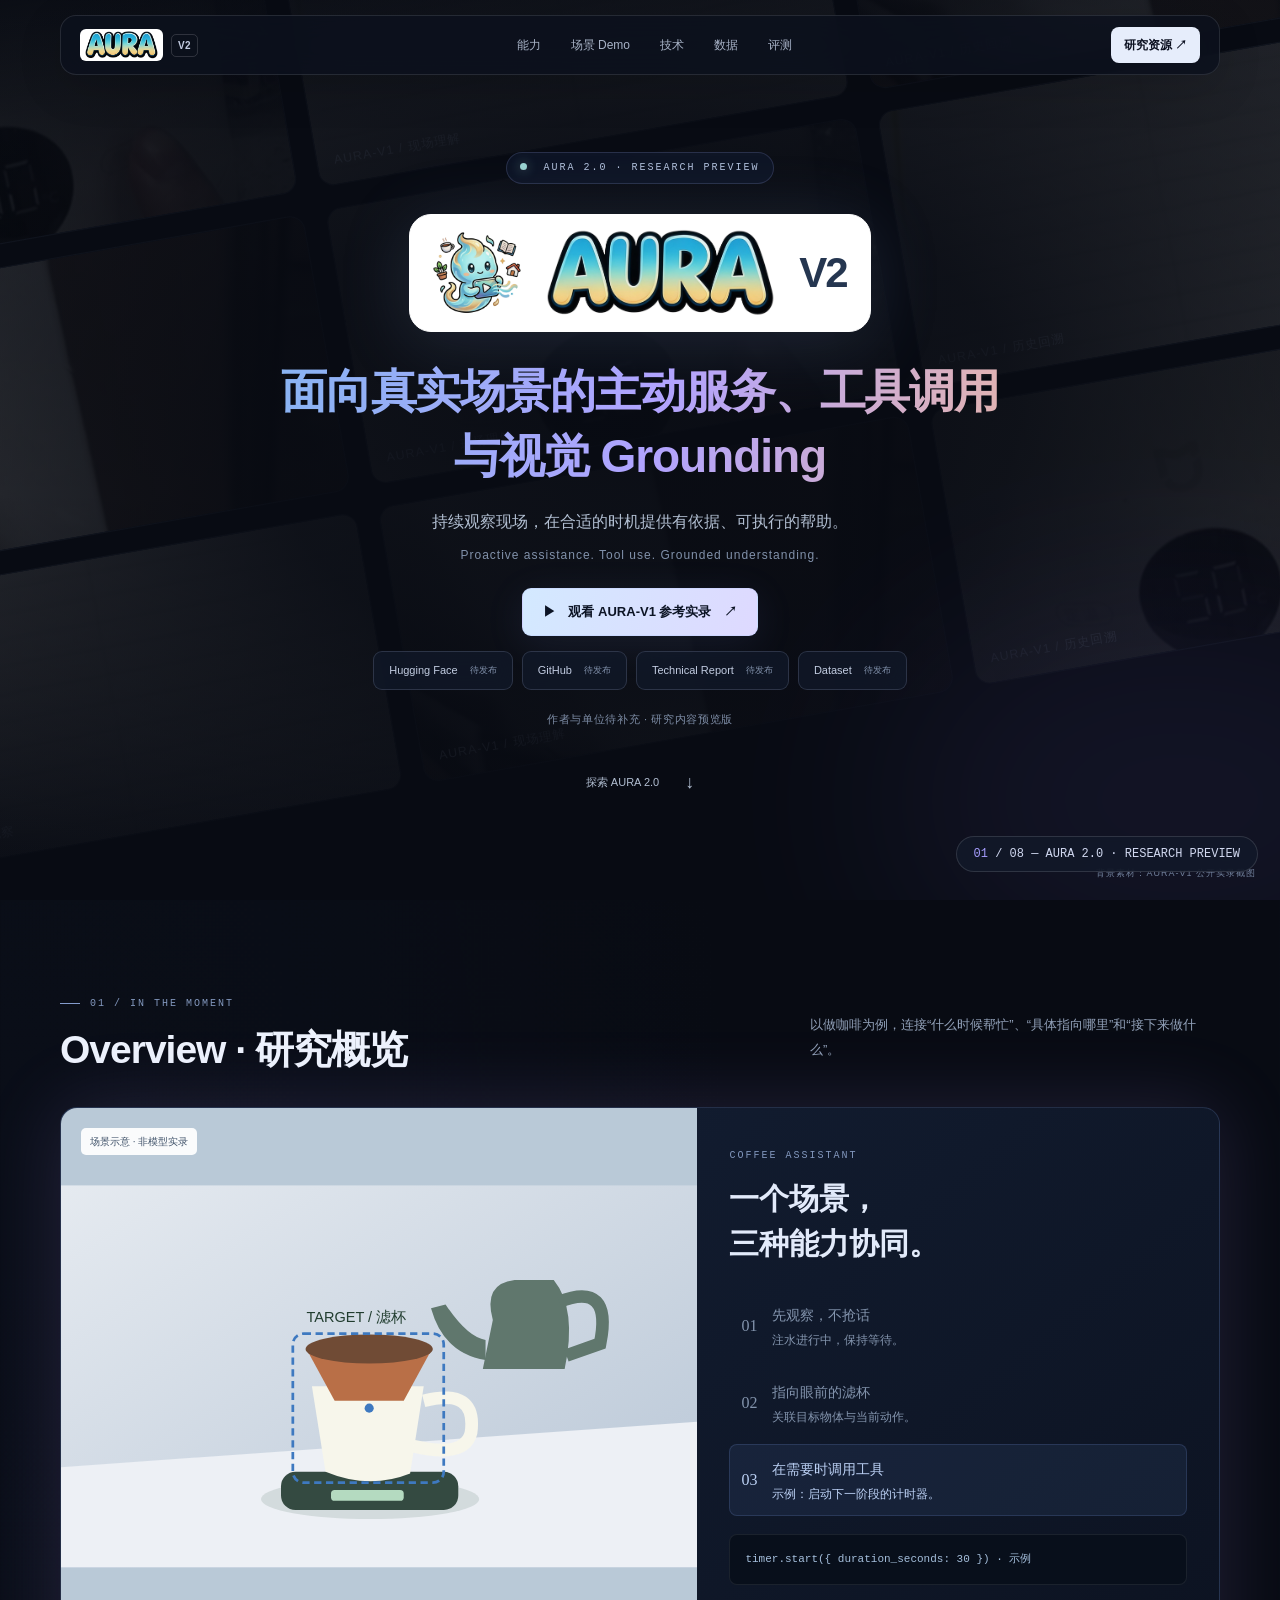
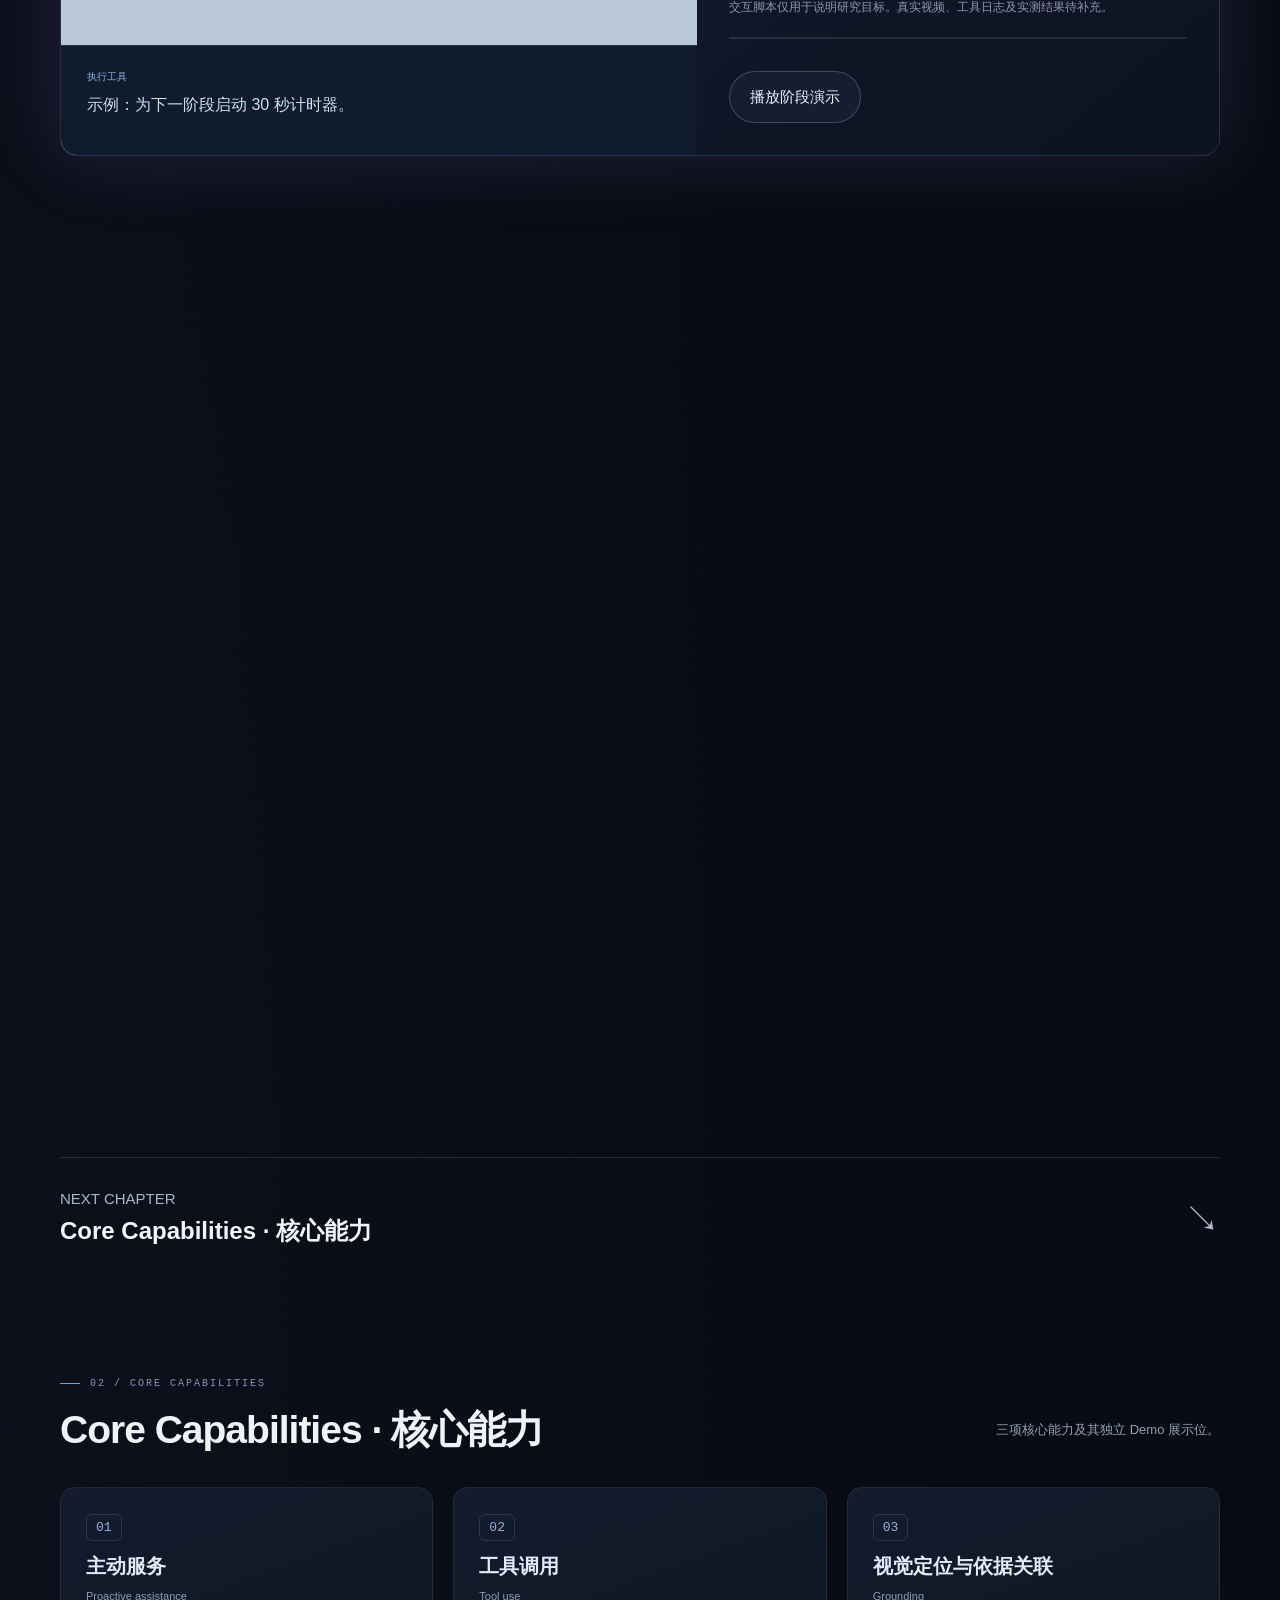
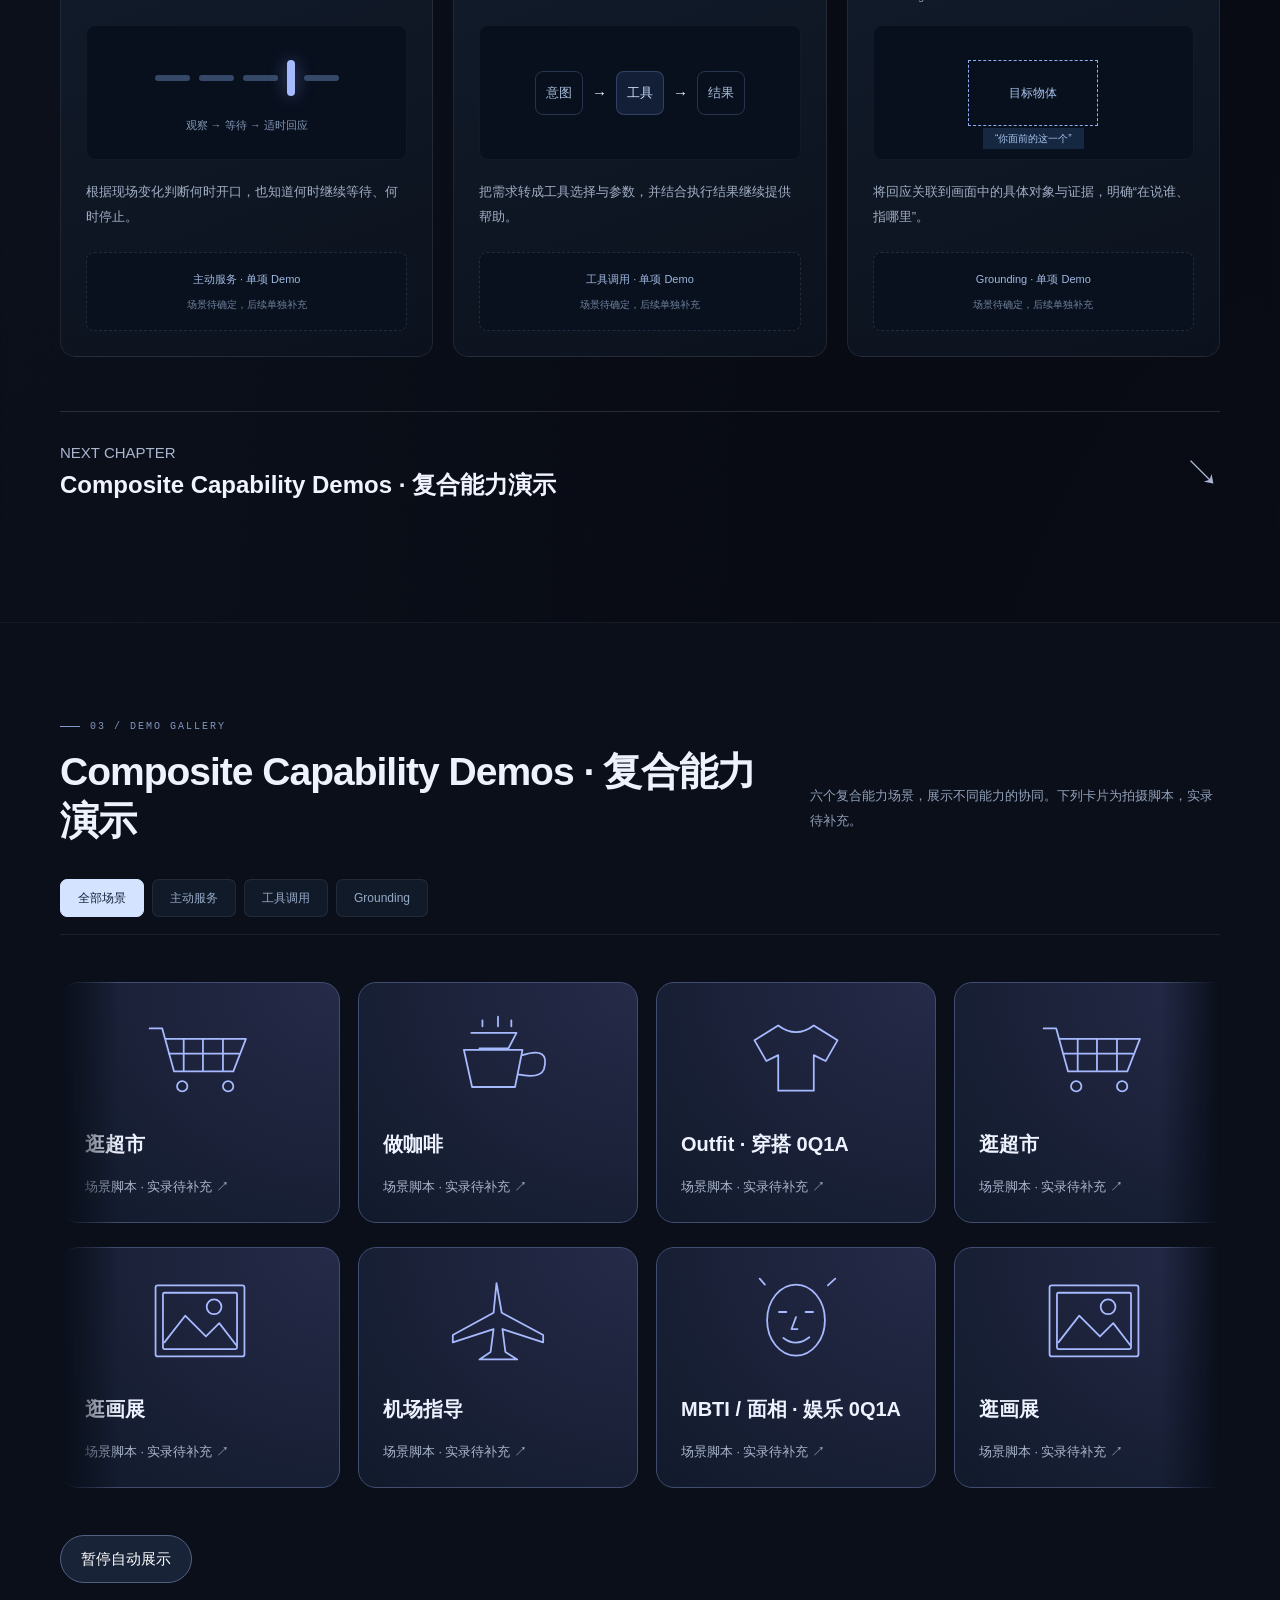
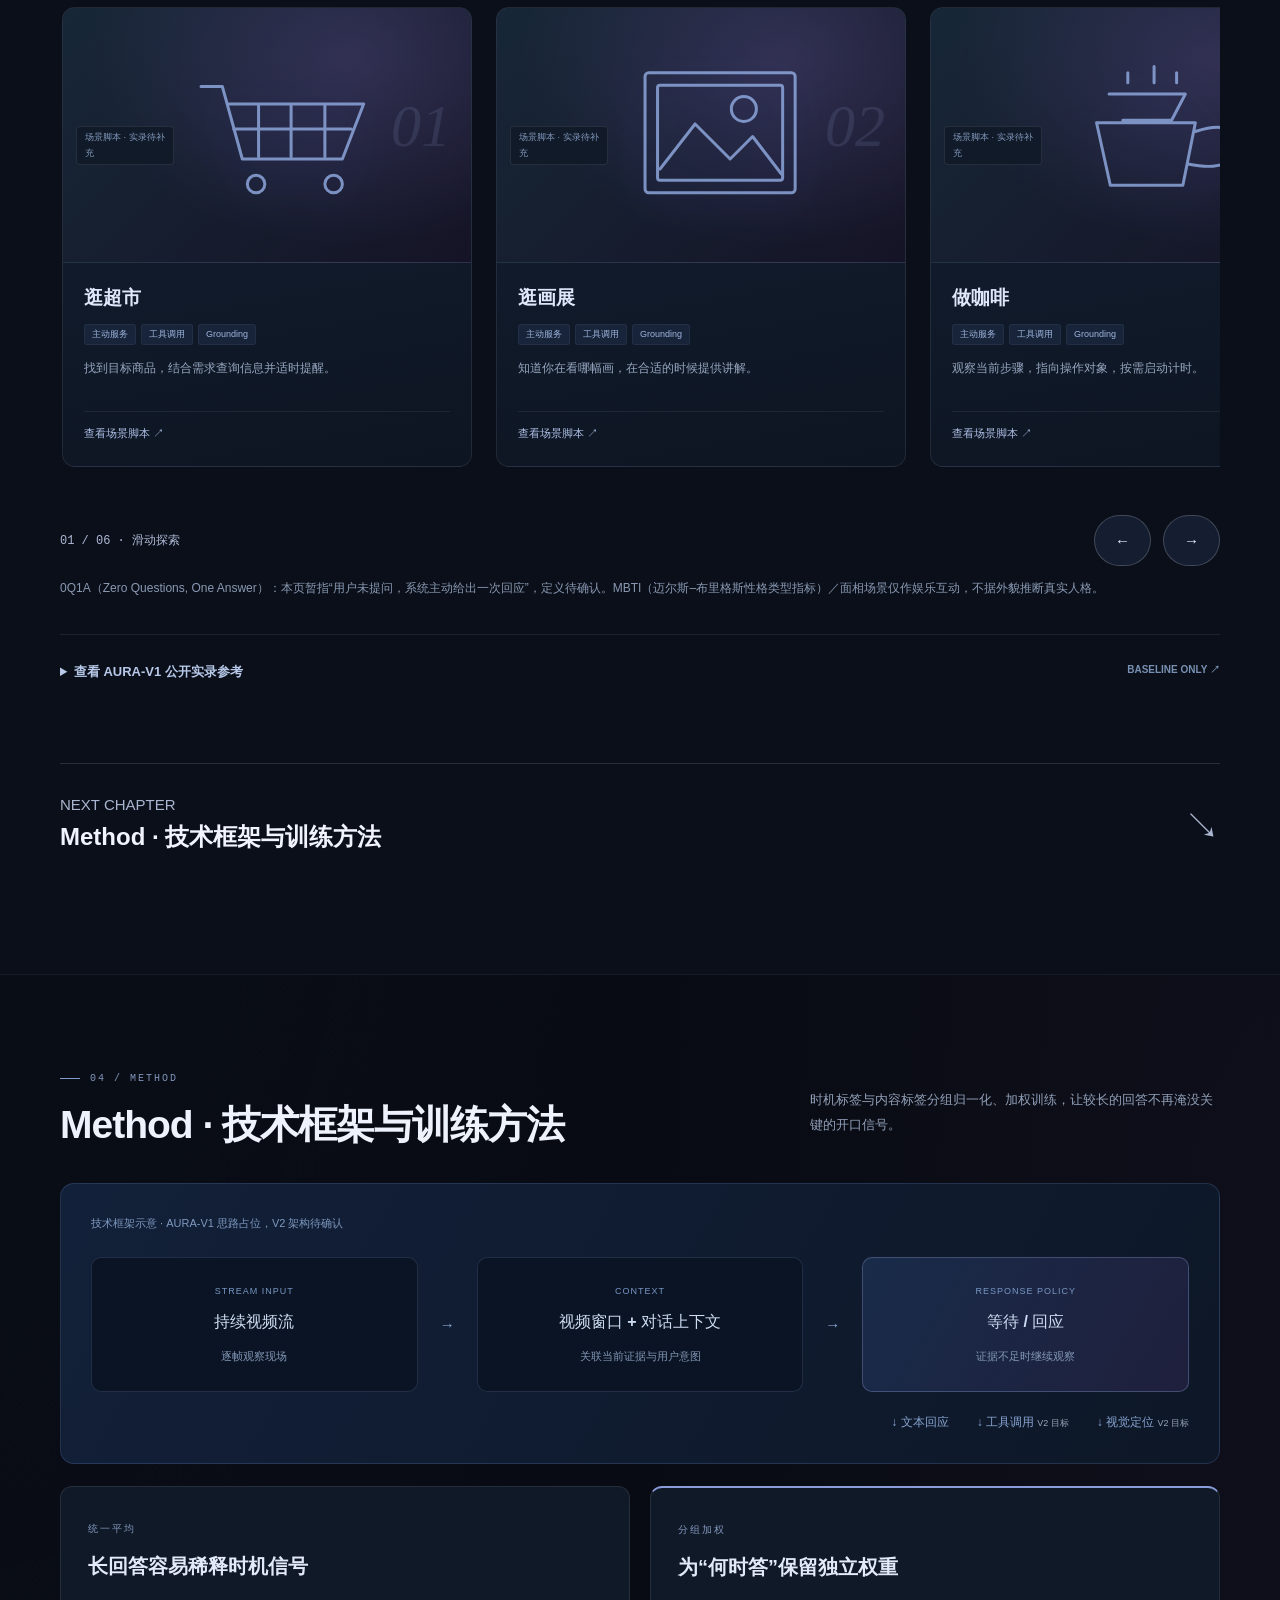
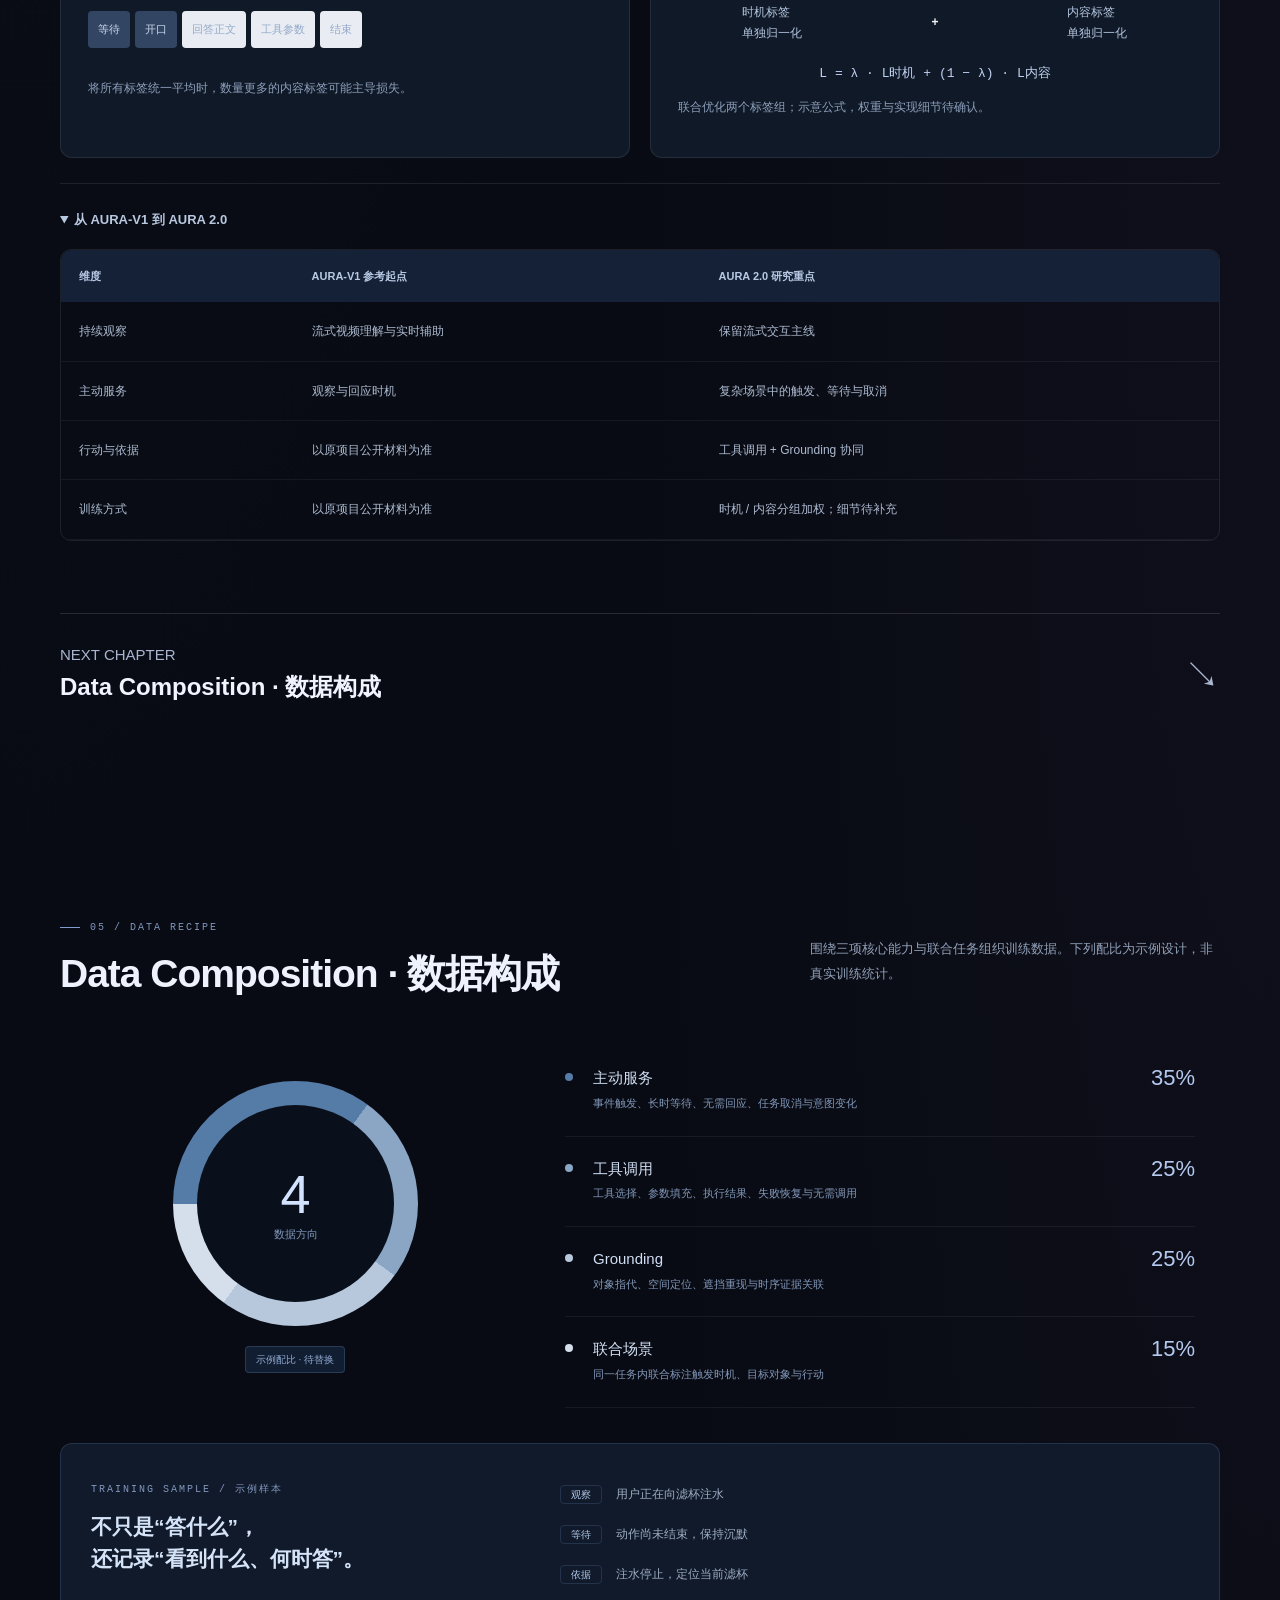
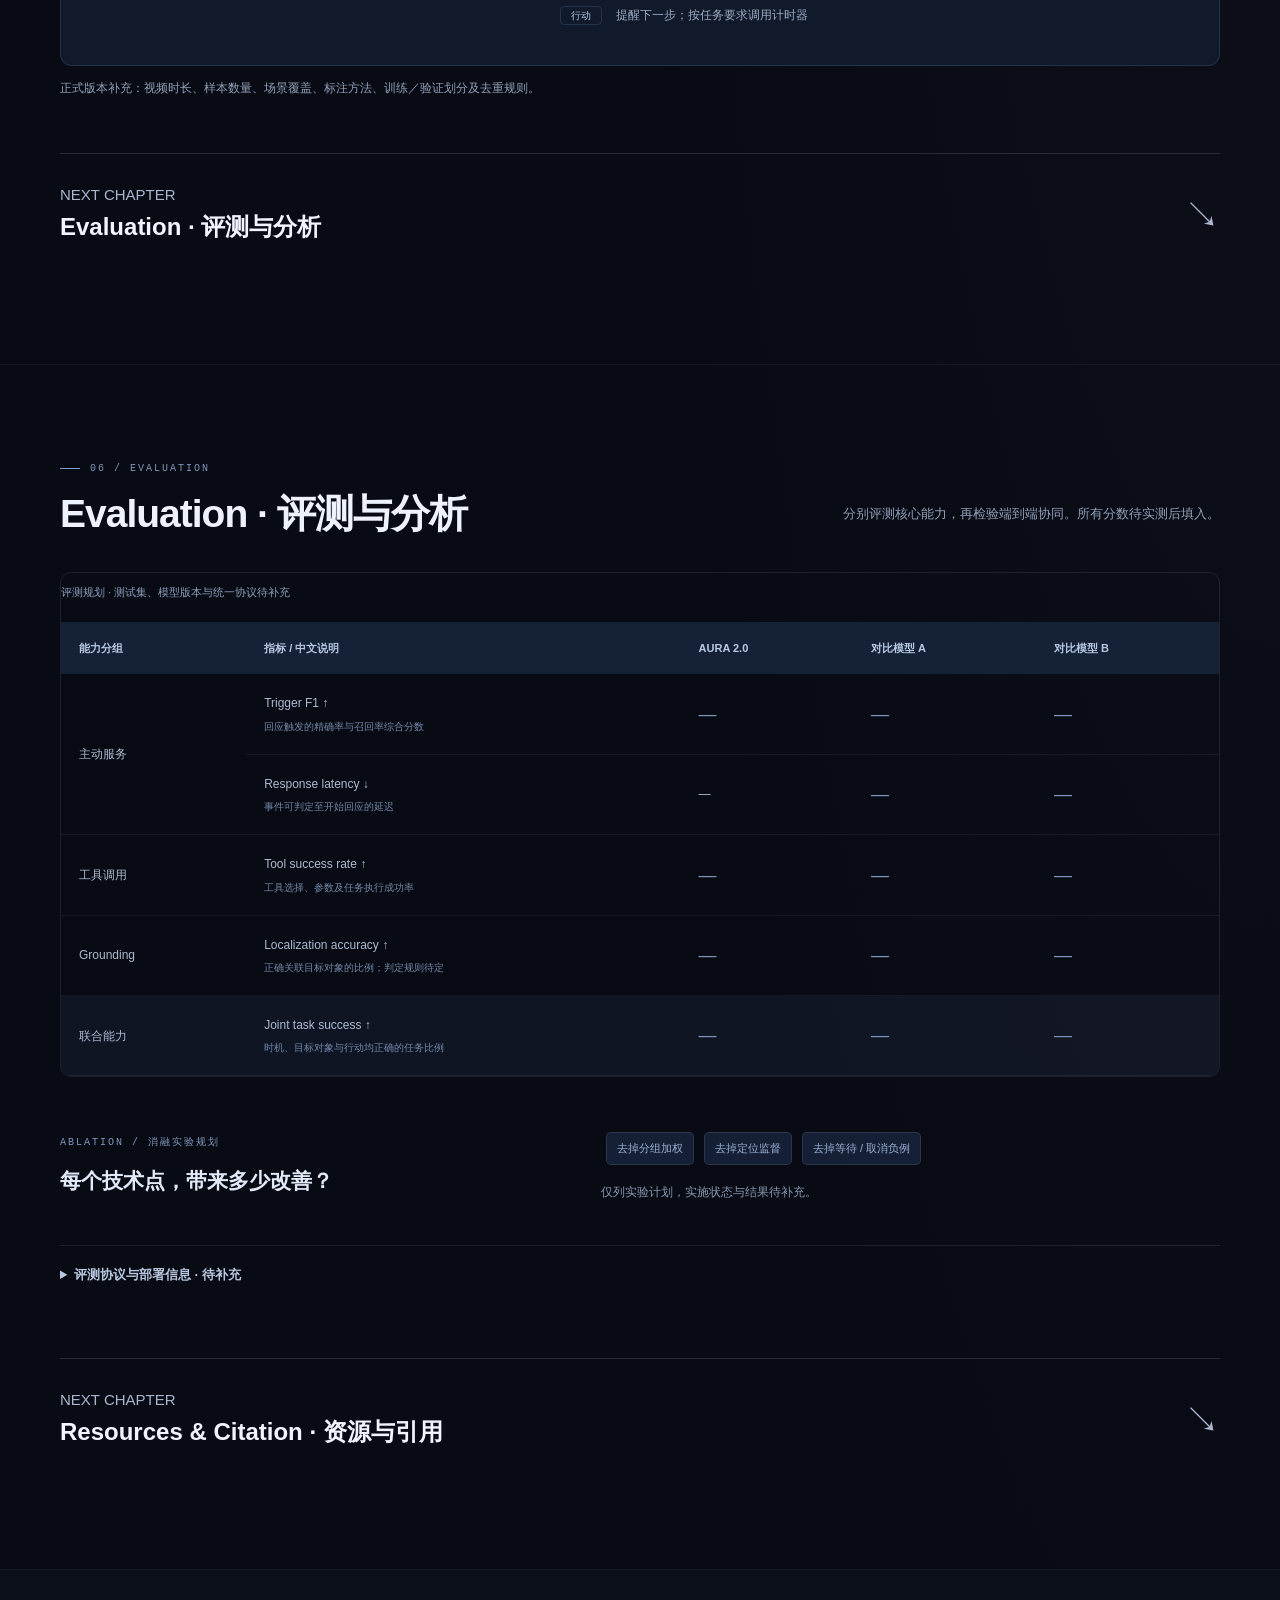
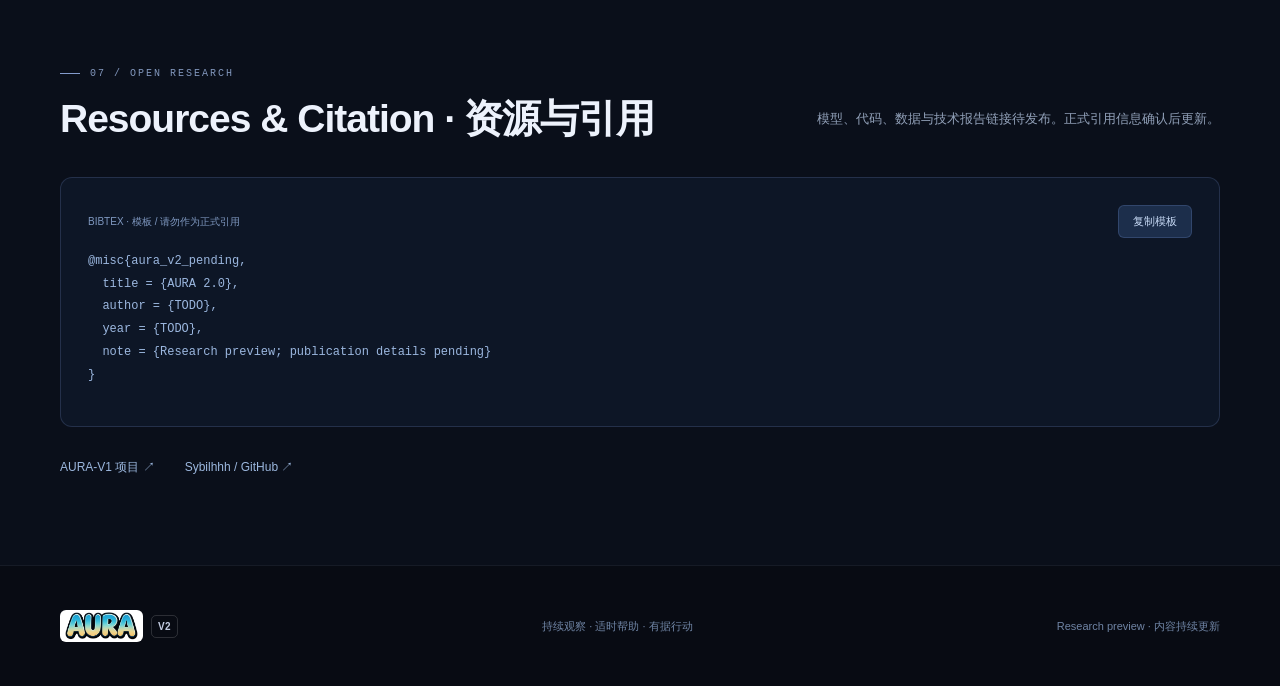
==== commit 7ceed8c2: "Add files via upload" ====
--- a/index.html
+++ b/index.html
@@ -1,10 +1,10 @@
 <!doctype html>
-<html lang="zh-CN"><head><meta charset="utf-8"><meta name="viewport" content="width=device-width,initial-scale=1"><meta name="description" content="AURA 2.0：持续观察现场，在合适的时机提供有依据的帮助。主动服务、工具调用与视觉定位的研究项目页。"><title>AURA 2.0 · 从看见，到主动帮忙</title><link rel="icon" type="image/png" href="logo/mascot2.png?v=20261027"><link rel="apple-touch-icon" href="logo/mascot2.png?v=20261027"><link rel="stylesheet" href="assets/style.css?v=20261027-logo"></head>
-<body><header class="nav"><a class="brand" href="#" aria-label="AURA 2.0 首页"><img class="brand-logo" src="logo/aura_cha.jpg" alt="AURA" width="104" height="40"><span>V2</span></a><nav aria-label="页面导航"><a href="#capabilities">能力</a><a href="#demos">场景 Demo</a><a href="#method">技术</a><a href="#data">数据</a><a href="#evaluation">评测</a></nav><a class="nav-end" href="#resources">研究资源 ↗</a></header>
-<main><section class="hero wrap"><div class="eyebrow"><span class="dot"></span> AURA 2.0 · RESEARCH PREVIEW</div><h1 class="project-title" aria-label="AURA 2.0"><img class="hero-mascot" src="logo/mascot2.png" alt="" width="108" height="108" fetchpriority="high"><img class="hero-wordmark" src="logo/aura_cha.jpg" alt="AURA" width="280" height="108"><span class="hero-version">V2</span></h1><p class="paper-title">面向真实场景的主动服务、工具调用与视觉 Grounding</p><p class="hero-description">持续观察现场，在合适的时机提供有依据、可执行的帮助。</p><p class="english">Proactive assistance. Tool use. Grounded understanding.</p><div class="resource-links" id="resource-links"></div><p class="meta">作者与单位待补充 · 研究内容预览版</p><a class="scroll-link" href="#overview">探索 AURA 2.0 <span>↓</span></a><div class="hero-art" aria-hidden="true"><div class="orbit o1"></div><div class="orbit o2"></div><div class="orbit o3"></div><div class="aura-core">aura<span>observe · understand · act</span></div><span class="float f1">01 / WHEN · 主动服务</span><span class="float f2">02 / ACTION · 工具调用</span><span class="float f3">03 / WHERE · 视觉定位</span></div></section>
+<html lang="zh-CN"><head><meta charset="utf-8"><meta name="viewport" content="width=device-width,initial-scale=1"><meta name="description" content="AURA 2.0：持续观察现场，在合适的时机提供有依据的帮助。主动服务、工具调用与视觉定位的研究项目页。"><title>AURA 2.0 · 从看见，到主动帮忙</title><link rel="icon" type="image/png" href="logo/mascot2.png?v=20261027"><link rel="apple-touch-icon" href="logo/mascot2.png?v=20261027"><link rel="stylesheet" href="assets/style.css?v=20261027-premium"><meta name="theme-color" content="#080b13"><link rel="stylesheet" href="assets/premium.css?v=20261027"><link rel="stylesheet" href="assets/cinematic.css"><link rel="stylesheet" href="assets/motion.css"></head>
+<body><div class="reading-progress" aria-hidden="true"></div><header class="nav"><a class="brand" href="#" aria-label="AURA 2.0 首页"><img class="brand-logo" src="logo/aura_cha.jpg" alt="AURA" width="104" height="40"><span>V2</span></a><button class="menu-toggle" aria-expanded="false" aria-controls="primary-nav">导航 ☰</button><nav id="primary-nav" aria-label="页面导航"><a href="#capabilities">能力</a><a href="#demos">场景 Demo</a><a href="#method">技术</a><a href="#data">数据</a><a href="#evaluation">评测</a></nav><a class="nav-end" href="#resources">研究资源 ↗</a></header>
+<main><section class="hero wrap" id="top"><div class="scene-wall" aria-hidden="true"><div class="wall-grid"><div class="wall-tile"><img src="assets/kettle.jpg" alt="" width="480" height="270"><span>AURA-V1 / 实时观察</span></div><div class="wall-tile"><img src="assets/mouse.jpg" alt="" width="480" height="270"><span>AURA-V1 / 现场理解</span></div><div class="wall-tile"><img src="assets/light.jpg" alt="" width="480" height="270"><span>AURA-V1 / 历史回溯</span></div><div class="wall-tile"><img src="assets/light.jpg" alt="" width="480" height="270"><span>AURA-V1 / 实时观察</span></div><div class="wall-tile"><img src="assets/kettle.jpg" alt="" width="480" height="270"><span>AURA-V1 / 现场理解</span></div><div class="wall-tile"><img src="assets/mouse.jpg" alt="" width="480" height="270"><span>AURA-V1 / 历史回溯</span></div><div class="wall-tile"><img src="assets/mouse.jpg" alt="" width="480" height="270"><span>AURA-V1 / 实时观察</span></div><div class="wall-tile"><img src="assets/light.jpg" alt="" width="480" height="270"><span>AURA-V1 / 现场理解</span></div><div class="wall-tile"><img src="assets/kettle.jpg" alt="" width="480" height="270"><span>AURA-V1 / 历史回溯</span></div></div></div><div class="hero-veil" aria-hidden="true"></div><div class="ambient" aria-hidden="true"></div><div class="eyebrow"><span class="dot"></span> AURA 2.0 · RESEARCH PREVIEW</div><h1 class="project-title" aria-label="AURA 2.0"><img class="hero-mascot" src="logo/mascot2.png" alt="" width="108" height="108" fetchpriority="high"><img class="hero-wordmark" src="logo/aura_cha.jpg" alt="AURA" width="280" height="108"><span class="hero-version">V2</span></h1><p class="paper-title"><span>面向真实场景的</span><span>主动服务、工具调用</span><span>与视觉 Grounding</span></p><p class="hero-description">持续观察现场，在合适的时机提供有依据、可执行的帮助。</p><p class="english">Proactive assistance. Tool use. Grounded understanding.</p><a class="hero-primary" href="#baseline-demos"><span aria-hidden="true">▶</span> 观看 AURA-V1 参考实录 <span aria-hidden="true">↗</span></a><div class="resource-links" id="resource-links"></div><p class="meta">作者与单位待补充 · 研究内容预览版</p><a class="scroll-link" href="#overview">探索 AURA 2.0 <span>↓</span></a><span class="wall-credit">背景素材：AURA-V1 公开实录截图</span><div class="hero-art" aria-hidden="true"><div class="orbit o1"></div><div class="orbit o2"></div><div class="orbit o3"></div><div class="aura-core">aura<span>observe · understand · act</span></div><span class="float f1">01 / WHEN · 主动服务</span><span class="float f2">02 / ACTION · 工具调用</span><span class="float f3">03 / WHERE · 视觉定位</span></div></section>
 <section id="overview" class="wrap"><div class="section-head"><div><span class="eyebrow">01 / IN THE MOMENT</span><h2>Overview · 研究概览</h2></div><p>以做咖啡为例，连接“什么时候帮忙”、<br>“具体指向哪里”和“接下来做什么”。</p></div><div class="spotlight"><div class="coffee-scene"><span class="scene-badge">场景示意 · 非模型实录</span><svg viewBox="0 0 700 420" role="img" aria-label="咖啡场景概念图：咖啡杯、电子秤、滤杯与手冲壶"><defs><linearGradient id="bg" x2="1" y2="1"><stop stop-color="#e5eaf0"/><stop offset="1" stop-color="#b8c6d6"/></linearGradient></defs><rect width="700" height="420" fill="url(#bg)"/><path d="M0 310L700 260V420H0" fill="#edf0f5"/><ellipse cx="340" cy="345" rx="120" ry="22" fill="#627b6f" opacity=".18"/><rect x="242" y="315" width="195" height="42" rx="16" fill="#344a41"/><rect x="297" y="335" width="80" height="12" rx="4" fill="#b4dac0"/><path d="M276 221H399L384 317Q339 335 291 315Z" fill="#f7f6eb"/><path d="M399 237Q458 222 451 272Q444 300 388 287" fill="none" stroke="#f7f6eb" stroke-width="14"/><path d="M270 180H408L377 237H301Z" fill="#b96f47"/><ellipse cx="339" cy="180" rx="70" ry="16" fill="#704b35"/><path d="M475 148Q464 108 499 104H542Q568 136 554 202H464Z" fill="#60776d"/><path d="M467 170Q447 167 423 131L407 135Q421 185 467 192" fill="#60776d"/><path d="M548 128Q607 105 593 174L556 187" fill="none" stroke="#60776d" stroke-width="14"/><rect class="target-box" x="255" y="163" width="166" height="164" rx="12" fill="none" stroke="#3e79c0" stroke-width="3" stroke-dasharray="8 5"/><circle cx="339" cy="245" r="5" fill="#3e79c0"/><text x="270" y="150" fill="#213d2f" font-size="16">TARGET / 滤杯</text></svg><div class="scene-caption"><span id="scene-status">持续观察</span><strong id="scene-caption">等待注水结束，再给出下一步提醒。</strong></div></div><div class="story"><span class="eyebrow">COFFEE ASSISTANT</span><h3>一个场景，<br>三种能力协同。</h3><div class="story-steps" role="group" aria-label="查看场景步骤"><button class="step active" data-step="0"><b>01</b><span><strong>先观察，不抢话</strong><small>注水进行中，保持等待。</small></span></button><button class="step" data-step="1"><b>02</b><span><strong>指向眼前的滤杯</strong><small>关联目标物体与当前动作。</small></span></button><button class="step" data-step="2"><b>03</b><span><strong>在需要时调用工具</strong><small>示例：启动下一阶段的计时器。</small></span></button></div><div class="tool-trace" id="tool-trace">state: observing → waiting</div><p class="fine">交互脚本仅用于说明研究目标。真实视频、工具日志及实测结果待补充。</p></div></div></section>
 <section class="wrap" id="capabilities"><div class="section-head"><div><span class="eyebrow">02 / CORE CAPABILITIES</span><h2>Core Capabilities · 核心能力</h2></div><p>三项核心能力及其独立 Demo 展示位。</p></div><div class="features"><article><span class="number">01</span><h3>主动服务</h3><p class="sub">Proactive assistance</p><div class="feature-diagram timing"><i></i><i></i><i></i><i class="on"></i><i></i><span>观察 → 等待 → 适时回应</span></div><p>根据现场变化判断何时开口，也知道何时继续等待、何时停止。</p><div class="single-demo-placeholder"><strong>主动服务 · 单项 Demo</strong><span>场景待确定，后续单独补充</span></div></article><article><span class="number">02</span><h3>工具调用</h3><p class="sub">Tool use</p><div class="feature-diagram"><span class="node">意图</span><b>→</b><span class="node accent">工具</span><b>→</b><span class="node">结果</span></div><p>把需求转成工具选择与参数，并结合执行结果继续提供帮助。</p><div class="single-demo-placeholder"><strong>工具调用 · 单项 Demo</strong><span>场景待确定，后续单独补充</span></div></article><article><span class="number">03</span><h3>视觉定位与依据关联</h3><p class="sub">Grounding</p><div class="feature-diagram grounding"><span class="object">目标物体</span><span class="ground-label">“你面前的这一个”</span></div><p>将回应关联到画面中的具体对象与证据，明确“在说谁、指哪里”。</p><div class="single-demo-placeholder"><strong>Grounding · 单项 Demo</strong><span>场景待确定，后续单独补充</span></div></article></div></section>
-<section class="demos-section" id="demos"><div class="wrap"><div class="section-head"><div><span class="eyebrow">03 / DEMO GALLERY</span><h2>Composite Capability Demos · 复合能力演示</h2></div><p>六个复合能力场景，展示不同能力的协同。<br>下列卡片为拍摄脚本，实录待补充。</p></div><div class="filters" role="group" aria-label="筛选 Demo"><button class="active" data-filter="all" aria-pressed="true">全部场景</button><button data-filter="proactive" aria-pressed="false">主动服务</button><button data-filter="tool" aria-pressed="false">工具调用</button><button data-filter="grounding" aria-pressed="false">Grounding</button></div><div class="demo-grid" id="demo-grid"></div><p class="fine">0Q1A（Zero Questions, One Answer）：本页暂指“用户未提问，系统主动给出一次回应”，定义待确认。MBTI（迈尔斯–布里格斯性格类型指标）／面相场景仅作娱乐互动，不据外貌推断真实人格。</p><details class="baseline"><summary>查看 AURA-V1 公开实录参考 <span>BASELINE ONLY ↗</span></summary><div class="baseline-grid"><figure><video controls preload="none" poster="assets/kettle.jpg"><source src="https://aurateam2026.github.io/demos/帮我盯着烧水壶.mp4" type="video/mp4"></video><figcaption>盯着烧水壶 · AURA-V1 原始演示</figcaption></figure><figure><video controls preload="none" poster="assets/mouse.jpg"><source src="https://aurateam2026.github.io/demos/帮我找找鼠标.mp4" type="video/mp4"></video><figcaption>寻找鼠标 · AURA-V1 原始演示</figcaption></figure><figure><video controls preload="none" poster="assets/light.jpg"><source src="https://aurateam2026.github.io/demos/我刚才关灯了吗.mp4" type="video/mp4"></video><figcaption>确认关灯 · AURA-V1 原始演示</figcaption></figure></div><p class="fine">来源：<a href="https://aurateam2026.github.io/">AURA 项目组</a> · CC BY-SA 4.0 · 不作为 V2 实测结果。</p></details></div></section>
+<section class="demos-section" id="demos"><div class="wrap"><div class="section-head"><div><span class="eyebrow">03 / DEMO GALLERY</span><h2>Composite Capability Demos · 复合能力演示</h2></div><p>六个复合能力场景，展示不同能力的协同。<br>下列卡片为拍摄脚本，实录待补充。</p></div><div class="filters" role="group" aria-label="筛选 Demo"><button class="active" data-filter="all" aria-pressed="true">全部场景</button><button data-filter="proactive" aria-pressed="false">主动服务</button><button data-filter="tool" aria-pressed="false">工具调用</button><button data-filter="grounding" aria-pressed="false">Grounding</button></div><div class="demo-grid" id="demo-grid"></div><p class="fine">0Q1A（Zero Questions, One Answer）：本页暂指“用户未提问，系统主动给出一次回应”，定义待确认。MBTI（迈尔斯–布里格斯性格类型指标）／面相场景仅作娱乐互动，不据外貌推断真实人格。</p><details class="baseline" id="baseline-demos"><summary>查看 AURA-V1 公开实录参考 <span>BASELINE ONLY ↗</span></summary><div class="baseline-grid"><figure><video controls preload="none" poster="assets/kettle.jpg"><source src="https://aurateam2026.github.io/demos/帮我盯着烧水壶.mp4" type="video/mp4"></video><figcaption>盯着烧水壶 · AURA-V1 原始演示</figcaption></figure><figure><video controls preload="none" poster="assets/mouse.jpg"><source src="https://aurateam2026.github.io/demos/帮我找找鼠标.mp4" type="video/mp4"></video><figcaption>寻找鼠标 · AURA-V1 原始演示</figcaption></figure><figure><video controls preload="none" poster="assets/light.jpg"><source src="https://aurateam2026.github.io/demos/我刚才关灯了吗.mp4" type="video/mp4"></video><figcaption>确认关灯 · AURA-V1 原始演示</figcaption></figure></div><p class="fine">来源：<a href="https://aurateam2026.github.io/">AURA 项目组</a> · CC BY-SA 4.0 · 不作为 V2 实测结果。</p></details></div></section>
 <section class="wrap" id="method"><div class="section-head"><div><span class="eyebrow">04 / METHOD</span><h2>Method · 技术框架与训练方法</h2></div><p>时机标签与内容标签分组归一化、加权训练，<br>让较长的回答不再淹没关键的开口信号。</p></div><div class="architecture"><div class="diagram-label">技术框架示意 · AURA-V1 思路占位，V2 架构待确认</div><div class="pipeline"><div><small>STREAM INPUT</small><strong>持续视频流</strong><p>逐帧观察现场</p></div><span>→</span><div><small>CONTEXT</small><strong>视频窗口 + 对话上下文</strong><p>关联当前证据与用户意图</p></div><span>→</span><div class="highlight"><small>RESPONSE POLICY</small><strong>等待 / 回应</strong><p>证据不足时继续观察</p></div></div><div class="output-branches"><span>↓ 文本回应</span><span>↓ 工具调用 <small>V2 目标</small></span><span>↓ 视觉定位 <small>V2 目标</small></span></div></div><div class="loss-grid"><div class="loss-card muted"><span class="eyebrow">统一平均</span><h3>长回答容易稀释时机信号</h3><div class="tokens"><b>等待</b><b>开口</b><span>回答正文</span><span>工具参数</span><span>结束</span></div><p>将所有标签统一平均时，数量更多的内容标签可能主导损失。</p></div><div class="loss-card"><span class="eyebrow">分组加权</span><h3>为“何时答”保留独立权重</h3><div class="loss-parts"><span>时机标签<br><strong>单独归一化</strong></span><b>+</b><span>内容标签<br><strong>单独归一化</strong></span></div><code>L = λ · L时机 + (1 − λ) · L内容</code><p>联合优化两个标签组；示意公式，权重与实现细节待确认。</p></div></div><details class="comparison" open><summary>从 AURA-V1 到 AURA 2.0</summary><div class="table-scroll"><table><thead><tr><th>维度</th><th>AURA-V1 参考起点</th><th>AURA 2.0 研究重点</th></tr></thead><tbody><tr><td>持续观察</td><td>流式视频理解与实时辅助</td><td>保留流式交互主线</td></tr><tr><td>主动服务</td><td>观察与回应时机</td><td>复杂场景中的触发、等待与取消</td></tr><tr><td>行动与依据</td><td>以原项目公开材料为准</td><td>工具调用 + Grounding 协同</td></tr><tr><td>训练方式</td><td>以原项目公开材料为准</td><td>时机 / 内容分组加权；细节待补充</td></tr></tbody></table></div></details></section>
 <section class="data-section" id="data"><div class="wrap"><div class="section-head"><div><span class="eyebrow">05 / DATA RECIPE</span><h2>Data Composition · 数据构成</h2></div><p>围绕三项核心能力与联合任务组织训练数据。<br>下列配比为示例设计，非真实训练统计。</p></div><div class="data-layout"><div class="data-chart"><div class="donut"><div><strong>4</strong><span>数据方向</span></div></div><span class="example-label">示例配比 · 待替换</span></div><div id="data-legend" class="data-legend"></div></div><div class="sample"><div><span class="eyebrow">TRAINING SAMPLE / 示例样本</span><h3>不只是“答什么”，<br>还记录“看到什么、何时答”。</h3></div><ol><li><span>观察</span>用户正在向滤杯注水</li><li><span>等待</span>动作尚未结束，保持沉默</li><li><span>依据</span>注水停止，定位当前滤杯</li><li><span>行动</span>提醒下一步；按任务要求调用计时器</li></ol></div><p class="fine">正式版本补充：视频时长、样本数量、场景覆盖、标注方法、训练／验证划分及去重规则。</p></div></section>
 <section class="wrap" id="evaluation"><div class="section-head"><div><span class="eyebrow">06 / EVALUATION</span><h2>Evaluation · 评测与分析</h2></div><p>分别评测核心能力，再检验端到端协同。<br>所有分数待实测后填入。</p></div><div class="table-scroll"><table class="bench"><caption>评测规划 · 测试集、模型版本与统一协议待补充</caption><thead><tr><th>能力分组</th><th>指标 / 中文说明</th><th>AURA 2.0</th><th>对比模型 A</th><th>对比模型 B</th></tr></thead><tbody><tr><td rowspan="2">主动服务</td><td>Trigger F1 ↑<small>回应触发的精确率与召回率综合分数</small></td><td>—</td><td>—</td><td>—</td></tr><tr><td>Response latency ↓<small>事件可判定至开始回应的延迟</small></td><td>—</td><td>—</td><td>—</td></tr><tr><td>工具调用</td><td>Tool success rate ↑<small>工具选择、参数及任务执行成功率</small></td><td>—</td><td>—</td><td>—</td></tr><tr><td>Grounding</td><td>Localization accuracy ↑<small>正确关联目标对象的比例；判定规则待定</small></td><td>—</td><td>—</td><td>—</td></tr><tr class="joint"><td>联合能力</td><td>Joint task success ↑<small>时机、目标对象与行动均正确的任务比例</small></td><td>—</td><td>—</td><td>—</td></tr></tbody></table></div><div class="ablation"><div><span class="eyebrow">ABLATION / 消融实验规划</span><h3>每个技术点，带来多少改善？</h3></div><div><span>去掉分组加权</span><span>去掉定位监督</span><span>去掉等待 / 取消负例</span><p class="fine">仅列实验计划，实施状态与结果待补充。</p></div></div><details><summary>评测协议与部署信息 · 待补充</summary><p class="fine">设备型号与数量、模型规模、量化精度、视频分辨率与帧率、上下文长度、延迟统计口径、测试集来源与样本数。比较模型应使用可比设置。</p></details></section>
@@ -14,4 +14,4 @@
   year = {TODO},
   note = {Research preview; publication details pending}
 }</pre><p id="copy-status" aria-live="polite"></p></div><div class="credits"><a href="https://aurateam2026.github.io/">AURA-V1 项目 ↗</a><a href="https://github.com/Sybilhhh">Sybilhhh / GitHub ↗</a></div></div></section></main><footer class="wrap"><a class="brand" href="#" aria-label="AURA 2.0 首页"><img class="brand-logo" src="logo/aura_cha.jpg" alt="AURA" width="104" height="40"><span>V2</span></a><p>持续观察 · 适时帮助 · 有据行动</p><span>Research preview · 内容持续更新</span></footer>
-<dialog id="demo-dialog"><button class="close" aria-label="关闭 Demo 详情">×</button><span class="eyebrow">DEMO STORYBOARD · 实录待补充</span><h2 id="dialog-title"></h2><p id="dialog-desc"></p><div id="dialog-flow"></div><p class="fine">此处为预设场景与拍摄脚本，不代表模型已实现。上传真实录像后替换展示。</p><button class="dialog-done">返回场景</button></dialog><script src="assets/content.js"></script><script src="assets/app.js"></script></body></html>
+<dialog id="demo-dialog"><button class="close" aria-label="关闭 Demo 详情">×</button><span class="eyebrow">DEMO STORYBOARD · 实录待补充</span><h2 id="dialog-title"></h2><p id="dialog-desc"></p><div id="dialog-flow"></div><p class="fine">此处为预设场景与拍摄脚本，不代表模型已实现。上传真实录像后替换展示。</p><button class="dialog-done">返回场景</button></dialog><script src="assets/content.js"></script><script src="assets/app.js"></script><button class="back-top" aria-label="返回顶部" hidden>↑</button><script src="assets/premium.js?v=20261027"></script><script src="assets/cinematic.js"></script><script src="assets/motion.js"></script></body></html>
--- a/assets/premium.css
+++ b/assets/premium.css
@@ -0,0 +1,15 @@
+/* AURA original implementation: cinematic research project presentation. */
+:root{--bg:#080b13;--ink:#f1f4fb;--muted:#99a5ba;--line:#ffffff14;--green:#9abaff;--lime:#17243b;--accent:#8faeff;--gradient:linear-gradient(100deg,#7db9ef,#b1a3ff 52%,#f4b995)}
+html{background:var(--bg);scroll-padding-top:100px}body{background:var(--bg);color:var(--ink);font-family:Inter,-apple-system,BlinkMacSystemFont,'Segoe UI','PingFang SC','Microsoft YaHei',sans-serif;-webkit-font-smoothing:antialiased;overflow-x:hidden}a{color:inherit}button{color:inherit}::selection{background:#8b9ee44d}.wrap{width:min(1160px,calc(100% - 64px))}section{padding:88px 0}main{background:radial-gradient(ellipse at 0 30%,#1c2a462b,transparent 45%),radial-gradient(ellipse at 100% 65%,#38284a24,transparent 38%)}
+.reading-progress{position:fixed;inset:0 auto auto 0;height:3px;width:0;background:var(--gradient);z-index:100;pointer-events:none}.nav{position:fixed;left:50%;top:15px;transform:translateX(-50%);width:min(1160px,calc(100% - 32px));height:60px;padding:0 19px;border:1px solid #ffffff1b;border-radius:16px;background:#0c111dcb;backdrop-filter:blur(24px);box-shadow:0 12px 45px #0002;gap:20px;transition:background .25s}.nav.scrolled{background:#101624ed}.brand{display:inline-flex;align-items:center;gap:8px;flex-shrink:0}.brand-logo{width:83px;height:32px;object-fit:contain;background:white;border-radius:6px;padding:2px 4px}.brand span{border-color:#ffffff25;color:#c3cce1;font-size:10px;letter-spacing:.04em;margin:0}.nav nav{gap:6px;font-size:12px}.nav nav a{padding:7px 12px;color:#a8b3c7;border-radius:7px;transition:background .2s,color .2s}.nav nav a:hover,.nav nav a.active{background:#ffffff0c;color:white}.nav-end{padding:8px 13px;color:#0b1020;background:#e6edfb;border-radius:8px;font-weight:600}.menu-toggle{display:none}
+.hero.wrap{position:relative;width:100%;max-width:none;min-height:860px;min-height:100svh;padding:140px 24px 90px;display:flex;flex-direction:column;align-items:center;justify-content:center;text-align:center;overflow:hidden;border:0;background:#080b13;isolation:isolate}.hero>*{position:relative;z-index:2}.hero .eyebrow{padding:7px 13px;border:1px solid #a9baff2b;background:#10182bc9;backdrop-filter:blur(10px);border-radius:30px;color:#b2c1dd;letter-spacing:2px;font-size:10px;margin-bottom:30px}.hero .dot{background:#99d2d1;box-shadow:0 0 12px #99d2d17a}.hero .project-title{display:flex;justify-content:center;align-items:center;gap:20px;margin:0 0 27px;padding:14px 23px;background:#fff;border:1px solid white;border-radius:22px;box-shadow:0 10px 70px #839ed72b;width:max-content;max-width:100%}.hero-mascot{display:block;width:88px;height:88px;object-fit:contain}.hero-wordmark{display:block;width:238px;height:auto;max-height:88px;object-fit:contain}.hero-version{font-size:42px;font-weight:750;letter-spacing:-2px;color:#253650}.hero .paper-title{max-width:960px;font-size:clamp(28px,3.6vw,47px);font-weight:650;line-height:1.4;letter-spacing:-1.1px;margin:0 auto 20px;background:var(--gradient);-webkit-background-clip:text;background-clip:text;color:transparent;text-wrap:balance}.hero .hero-description{font-size:16px;max-width:680px;color:#b2bfd2;margin:0 auto 10px}.hero .english{color:#8191aa;font-size:12px;letter-spacing:1px;margin:0 0 22px}.hero .meta{font-size:11px;letter-spacing:.06em;color:#7d8ca5;margin-top:20px}.hero-art{display:none}.hero .scroll-link{display:flex;align-items:center;gap:26px;margin-top:27px;color:#b2bfd2;font-size:11px}.hero .scroll-link span{font-size:18px}.hero-primary{display:inline-flex;align-items:center;gap:12px;padding:12px 20px;border:1px solid #b9caff6b;border-radius:9px;color:#0c1425;background:linear-gradient(110deg,#d3e9ff,#ded9ff);font-size:13px;font-weight:650;box-shadow:0 8px 40px #879cff18;transition:transform .2s}.hero-primary:hover{transform:translateY(-2px)}.resource-links{justify-content:center;gap:9px;margin:15px 0 0}.resource-links a,.resource-links span{display:inline-flex;align-items:center;gap:7px;background:#121b2bb3;border:1px solid #a4b4d332;color:#c2cce1;border-radius:9px;padding:9px 15px;font-size:11px;backdrop-filter:blur(10px)}.resource-links a:hover{border-color:#94b8ee}.resource-links small{color:#8190aa;font-size:9px}
+.hero .scene-wall{position:absolute;inset:-80px -100px;z-index:0;overflow:hidden;pointer-events:none;opacity:.48;transform:rotate(-10deg) scale(1.12);mask-image:linear-gradient(transparent,#000 20%,#000 85%,transparent)}.wall-grid{display:grid;grid-template-columns:repeat(3,1fr);gap:20px;animation:wall-drift 32s ease-in-out infinite alternate}.wall-tile{position:relative;height:250px;border:1px solid #ffffff1f;background:#111a2b;border-radius:14px;overflow:hidden}.wall-tile img{width:100%;height:100%;object-fit:cover;filter:saturate(.65) brightness(.55)}.wall-tile span{position:absolute;left:15px;bottom:12px;font-size:11px;letter-spacing:1px;color:#d1ddf4}.hero .hero-veil{position:absolute;inset:0;z-index:1;background:radial-gradient(ellipse 65% 65% at 50% 47%,#080b13ef 5%,#080b13d9 45%,#080b1340 100%),linear-gradient(0deg,#080b13,transparent 45%,#080b1370)}.hero .wall-credit{position:absolute;right:24px;bottom:19px;color:#71809c;font-size:9px;letter-spacing:1px}.hero .ambient{position:absolute;width:600px;height:400px;border-radius:50%;z-index:1;filter:blur(100px);opacity:.08;background:#8b77f2;right:-200px;bottom:-100px;pointer-events:none}@keyframes wall-drift{from{transform:translateY(-45px)}to{transform:translateY(45px)}}
+.section-head{display:flex;justify-content:space-between;align-items:end;gap:40px;margin-bottom:33px}.eyebrow{color:#8297bd;font:500 10px/1.6 ui-monospace,SFMono-Regular,monospace;letter-spacing:2px}.section-head h2{font-size:clamp(26px,3.3vw,39px);line-height:1.25;font-weight:650;letter-spacing:-1px;color:#edf2fc;margin-top:12px}.section-head>p{color:#91a0b8;max-width:410px;font-size:13px;line-height:1.9}.section-head>p br{display:none}h3{color:#e2eafa;font-weight:600}.fine,.meta{color:#8999b2}.section-head .eyebrow:before{content:'';display:inline-block;width:20px;height:1px;background:#839bcc;vertical-align:middle;margin-right:10px}.spotlight{grid-template-columns:1.22fr 1fr;border:1px solid #94b5fa29;border-radius:17px;background:linear-gradient(140deg,#142036,#0c1220);box-shadow:0 28px 90px #0003;overflow:hidden}.coffee-scene{background:#b9c9d7}.scene-caption{background:#101b2d;color:#e0e9fa;border-color:#9ab9e829;min-height:110px}.scene-caption span{color:#8db1e5}.scene-caption strong{color:#d3def0}.scene-badge{color:#41536a;background:#ffffffed;border:0}.story{padding:32px}.story h3{font-size:30px}.step{color:#8394ad;border:1px solid transparent;margin:5px 0}.step:hover{background:#ffffff04}.step.active{background:#6f9ce517;color:#bcd1f5;border-color:#8faeff28}.tool-trace{background:#080f1b;border-color:#ffffff14;color:#a5bfdc;border-radius:8px;padding:15px}.features{gap:20px}.features article{position:relative;padding:25px;border:1px solid #ffffff14;border-radius:15px;background:linear-gradient(160deg,#121c2c,#0c121d);transition:transform .3s,border-color .3s}.features article:hover{transform:translateY(-5px);border-color:#a0bfff55}.features h3{font-size:20px}.number{font:500 13px ui-monospace,monospace;color:#9aaee0;border:1px solid #a0bfff29;padding:5px 9px;border-radius:6px}.sub{color:#8e9db6;font-size:11px;margin-top:6px}.features article>p:not(.sub){color:#a0aec4;font-size:13px;line-height:1.9}.feature-diagram{border:1px solid #ffffff0b;background:#080f1d;border-radius:9px;height:135px;margin:20px 0}.node{color:#a9bfdc;border-color:#9abaff38;padding:10px}.node.accent{background:#5e86db24;color:#cadcf9}.timing i{background:#354867}.timing i.on{background:#a5b9fd;box-shadow:0 0 18px #8faeff70}.timing span{color:#8299b8}.object{color:#a9c5ee;border-color:#8fadf0}.ground-label{background:#152741;color:#a9c5ee}.single-demo-placeholder{background:#09111e;border-color:#798eae36;border-radius:8px;padding:17px 10px}.single-demo-placeholder strong{color:#a0b8df;font-size:11px}.single-demo-placeholder span{color:#6f819d;font-size:10px}
+.demos-section,.citation-section{background:#0a0f1a;border-top:1px solid #ffffff0d;border-bottom:1px solid #ffffff0d}.filters{border-bottom:1px solid #ffffff12;padding-bottom:17px;gap:8px}.filters button{background:#111a29;color:#97aac7;border-color:#ffffff13;border-radius:7px;padding:8px 17px}.filters button.active{background:#d4e3ff;color:#142139;border-color:#d4e3ff}.demo-grid{gap:20px}.demo-card{border:1px solid #ffffff15;border-radius:13px;background:linear-gradient(170deg,#152033,#0d1522);transition:transform .25s,border-color .25s;overflow:hidden}.demo-card:hover{transform:translateY(-5px);border-color:#9ab6f052}.demo-art{height:185px;border-bottom:1px solid #ffffff0e;background:radial-gradient(ellipse at 70% 30%,#27395d,#101b2c)!important}.demo-art svg{stroke:#93aee5!important;opacity:.8;transition:transform .5s}.demo-card:hover .demo-art svg{transform:scale(1.06)}.demo-art>span{background:#101927c9;border-color:#ffffff17;color:#8298bc;font-size:9px}.demo-art .art-number{color:#a6b9e8;opacity:.12}.demo-body{padding:21px}.demo-body h3{color:#dee8fa;font-size:19px}.demo-body p{color:#97a7c0;font-size:12px;line-height:1.9}.tags span{color:#9eb6df;background:#6c8ed519;border:1px solid #9aaee315;padding:2px 7px}.demo-body button{color:#adbee4;border-top-color:#ffffff12}.demo-body button:hover{color:white}.baseline{margin-top:35px;border-color:#ffffff14}.baseline summary{color:#b7c8e8;padding:8px 0}.baseline summary span{color:#7890b2}.baseline-grid{gap:16px;margin-top:22px}.baseline video{border-radius:10px;border:1px solid #ffffff1b}.baseline figcaption{color:#879cb9;margin-top:8px;font-size:11px}
+.architecture{background:linear-gradient(120deg,#122039,#0d1727);border-color:#94b5fa29;border-radius:14px;padding:30px}.diagram-label{color:#7e99bf}.pipeline>div{background:#0b1424;border:1px solid #9ab9ee27;border-radius:10px;padding:26px 20px}.pipeline strong{color:#cedcf2}.pipeline small{color:#7897c3}.pipeline p{color:#8297b6}.pipeline .highlight{background:linear-gradient(120deg,#29487860,#46326950);border-color:#8f9fd455}.pipeline>span,.output-branches{color:#87a4d0}.loss-grid{gap:20px}.loss-card,.loss-card.muted{background:#101927;border:1px solid #ffffff17;border-radius:12px}.loss-card:not(.muted){border-top:2px solid #8a9cda}.loss-card h3{font-size:20px}.loss-card p{color:#8d9fbb}.tokens>*{background:#1b2940;color:#93a8c9}.tokens b{background:#324562!important;color:#cad9ef}.loss-parts span{color:#b2c4df}.loss-card code{color:#bfd1f0}details{border-top-color:#ffffff17}summary{color:#b8c8e0}.comparison{padding-top:25px}.table-scroll{border:1px solid #ffffff16;border-radius:11px;overflow:auto;margin-top:18px}table{color:#adbbd1;font-size:12px}th{background:#152136;color:#b9c9e4;padding:17px 18px}td{border-color:#ffffff0e;padding:19px 18px}tbody tr:hover{background:#ffffff03}table small{color:#7288a9}.data-section{background:transparent;color:#dce6f8;border-color:#ffffff0d}.data-section .eyebrow{color:#8297bd}.data-section .section-head>p,.data-section .fine{color:#91a0b8}.donut>div{background:#0a101b}.donut strong{color:#d2e2ff}.donut span{color:#8299be}.example-label{color:#90a8ce;border-color:#9fb9ef2d;background:#111e32}.data-row{border-color:#ffffff10;padding:19px 0}.data-row strong{color:#d1dff4}.data-row p{color:#8197b8;line-height:1.8}.data-row>b{color:#b5c9ef}.sample{background:#101a2a;border-color:#8baaf12b;border-radius:12px}.sample h3{color:#d5e3f9}.sample li{color:#9dacc3;padding:10px 0}.sample li span{color:#b3c9eb;border-color:#8baaf12b}.bench caption{color:#8b9fbe}.bench .joint{background:#758be714}.bench td:nth-child(n+3){color:#7d93b8}.ablation>div>span:not(.eyebrow){color:#9bb0d3;border-color:#ffffff1a;background:#152036}.citation-box{background:#0d1626;border-color:#92aff52b;border-radius:12px;padding:27px}.citation-box>div{color:#7f98c0}.citation-box button,.dialog-done{background:#1c2e4b;color:#c7daf6;border-color:#7799d83b;border-radius:6px}pre{color:#9bb7df;font-size:12px;line-height:1.9}.credits{color:#9cb8df}.credits a:hover{color:white}footer.wrap{padding:32px 0;min-height:120px}footer p,footer>span{color:#6f84a4}dialog{background:#101a2a;color:#d3e0f5;border:1px solid #90aaf53d;border-radius:15px;box-shadow:0 35px 120px #0009}dialog::backdrop{background:#03060ec9;backdrop-filter:blur(12px)}.close{color:#98b1d7}#dialog-flow{background:#080f1c;color:#a3badd;padding:22px}#dialog-desc{color:#93a7c5}.motion-ready .reveal{opacity:0;transform:translateY(24px);transition:opacity .7s ease,transform .7s ease}.motion-ready .reveal.visible{opacity:1;transform:none}.back-top{position:fixed;bottom:22px;right:22px;width:40px;height:40px;border:1px solid #9bb8ed38;background:#16253dd9;color:#c9d9f4;border-radius:11px;z-index:20;backdrop-filter:blur(10px)}.back-top[hidden]{display:none}
+@media(max-width:900px){.section-head{gap:25px}.section-head>p{max-width:330px}.features{gap:15px}.features article{padding:20px}.hero.wrap{min-height:850px;padding-top:130px}.hero .scene-wall{inset:-50px -200px}.hero .paper-title{max-width:760px}.spotlight{grid-template-columns:1fr 1fr}.story{padding:23px}.nav nav a{padding:7px 9px}.nav-end{font-size:11px}.node{font-size:11px;padding:8px}}
+@media(max-width:640px){.wrap{width:calc(100% - 36px)}section{padding:58px 0}.nav{width:calc(100% - 24px);top:10px;height:56px;padding:0 12px;border-radius:12px}.brand-logo{width:75px;height:30px}.nav-end{display:none}.menu-toggle{display:block;padding:5px 10px;border:1px solid #ffffff23;border-radius:6px;background:#182238;font-size:12px;margin-left:auto}.nav nav{display:none;position:absolute;top:64px;left:0;right:0;margin:0;padding:13px;border:1px solid #ffffff20;border-radius:12px;background:#101827;flex-wrap:wrap;white-space:normal;overflow:visible;box-shadow:0 12px 30px #0005}.nav.menu-open nav{display:flex}.nav nav a:nth-child(n){display:block}.hero.wrap{min-height:810px;min-height:100svh;padding:115px 18px 55px}.hero .eyebrow{font-size:8px;letter-spacing:1.5px;margin-bottom:24px}.hero .project-title{gap:10px;padding:10px 14px;border-radius:15px;margin:0 0 25px}.hero-mascot{width:57px;height:57px}.hero-wordmark{width:154px;max-height:57px}.hero-version{font-size:27px;letter-spacing:-1px}.hero .paper-title{font-size:29px;line-height:1.5;letter-spacing:-.5px;max-width:470px}.hero .hero-description{font-size:13px;max-width:330px}.hero .english{font-size:9px;letter-spacing:.2px}.hero-primary{font-size:11px;padding:11px 16px}.resource-links{gap:6px;max-width:340px}.resource-links a,.resource-links span{font-size:10px;padding:8px 10px}.resource-links small{font-size:8px}.hero .meta{font-size:10px}.hero .scroll-link{margin-top:22px}.hero .scene-wall{inset:-30px -350px}.wall-tile{height:200px}.hero .wall-credit{font-size:8px;right:16px;bottom:10px}.section-head{display:block}.section-head h2{font-size:27px}.section-head>p{max-width:none;font-size:12px;line-height:1.9}.spotlight,.features,.loss-grid,.data-layout,.sample{grid-template-columns:1fr}.story{padding:24px}.story h3{font-size:27px}.features{gap:16px}.feature-diagram{height:120px}.demo-grid{grid-template-columns:1fr 1fr;gap:12px}.demo-art{height:140px}.demo-body{padding:15px}.demo-body h3{font-size:16px}.demo-body p{font-size:11px;min-height:62px}.demo-art>span{font-size:8px;left:9px;top:9px}.tags span{font-size:8px}.filters button{font-size:11px;padding:7px 12px}.baseline-grid{grid-template-columns:1fr}.architecture{padding:23px 18px}.pipeline{flex-direction:column}.pipeline>div{width:100%;padding:20px}.data-layout{padding:10px 0 25px;gap:25px}.sample{padding:22px;gap:12px}.sample li{font-size:11px}.table-scroll{border-radius:8px}.ablation{grid-template-columns:1fr;padding:20px 0}.credits{font-size:11px;gap:15px}.back-top{width:34px;height:34px;right:15px;bottom:15px}footer.wrap{gap:15px}.citation-box{padding:20px}.single-demo-placeholder{margin-top:15px}}
+@media(max-width:360px){.hero-wordmark{width:134px}.hero-mascot{width:48px;height:48px}.hero .project-title{gap:8px}.hero-version{font-size:24px}.hero .paper-title{font-size:25px}.demo-grid{grid-template-columns:1fr}}
+@media(prefers-reduced-motion:reduce){html{scroll-behavior:auto}.wall-grid{animation:none}.motion-ready .reveal{opacity:1;transform:none;transition:none}*,*::before,*::after{animation-duration:.01ms!important;transition-duration:.01ms!important}}
+
+.hero .paper-title>span{display:inline-block}
--- a/assets/cinematic.css
+++ b/assets/cinematic.css
@@ -0,0 +1,4 @@
+
+/* Cinematic chapters and tactile example rail */
+#overview{position:relative}.chapter-next{display:flex;align-items:center;justify-content:space-between;padding:28px 0;margin:54px 0 0;border-top:1px solid #ffffff20;color:#aab6cf;text-decoration:none}.chapter-next strong{font-size:24px;color:#f1f4ff}.chapter-next .next-arrow{font-size:36px;transition:transform .4s}.chapter-next:hover .next-arrow{transform:translate(12px,4px)}
+#demo-grid{display:flex!important;overflow-x:auto;gap:24px;scroll-snap-type:x mandatory;padding:24px 2px 36px;scrollbar-width:thin;scrollbar-color:#7186e8 #151a2b;overscroll-behavior-x:contain}#demo-grid .demo-card{flex:0 0 min(410px,82vw);scroll-snap-align:center;transition:transform .4s,border-color .4s;opacity:1;transform:none}#demo-grid .demo-card:hover{transform:translateY(-8px);border-color:#9ea5ff}#demo-grid .demo-card[hidden]{display:none!important}#demo-grid .demo-art{height:255px;background:radial-gradient(ellipse at 70% 20%,#5b4d8b66,transparent 65%),linear-gradient(135deg,#172737,#151426)!important}#demo-grid .demo-art svg{stroke:#aabfff;width:68%;height:80%;filter:drop-shadow(0 10px 24px #6978ff40)}.rail-controls{display:flex;align-items:center;gap:12px;margin-top:12px}.rail-controls button,.stage-play{border:1px solid #ffffff30;background:#151e31;color:#e9edff;border-radius:30px;padding:12px 20px;cursor:pointer}.rail-controls button:hover,.stage-play:hover{background:#293452}.rail-count{margin-right:auto;color:#aeb9d5;font:12px monospace}.stage-play{margin-top:12px}.stage-meter{height:2px;background:#ffffff18;margin:20px 0}.stage-meter i{display:block;height:100%;background:linear-gradient(90deg,#7dbffb,#bb9fff);width:0}.spotlight{transition:box-shadow .7s}.spotlight[data-phase="1"]{box-shadow:0 0 80px #648bff20}.spotlight[data-phase="2"]{box-shadow:0 0 80px #b290ff28}.scene-caption{transition:background .4s}.chapter-indicator{position:fixed;right:22px;bottom:28px;z-index:20;background:#121929db;backdrop-filter:blur(15px);border:1px solid #ffffff20;padding:10px 17px;border-radius:30px;color:#d1d8f0;font:12px monospace;pointer-events:none}.chapter-indicator span{color:#a79eff}.demo-card video{width:100%;height:100%;object-fit:cover}.demo-preview{position:absolute;inset:0}.demo-art{position:relative}.demo-art>span,.demo-art>.art-number{z-index:2;position:relative}@media(max-width:650px){.chapter-indicator{display:none}.chapter-next strong{font-size:18px}#demo-grid .demo-art{height:210px}}@media(prefers-reduced-motion:reduce){html{scroll-behavior:auto!important}#demo-grid .demo-card,.chapter-next .next-arrow{transition:none}}
--- a/assets/motion.css
+++ b/assets/motion.css
@@ -0,0 +1,2 @@
+
+.flow-window{overflow:hidden;margin:35px 0;mask-image:linear-gradient(90deg,transparent,#000 5%,#000 95%,transparent)}.flow-track{display:flex;width:max-content;gap:18px;animation:flow 45s linear infinite;padding:12px 0}.flow-track:nth-child(2){animation-direction:reverse;animation-duration:52s}.flow-window:hover .flow-track,.flow-window:focus-within .flow-track,.flow-window.paused .flow-track{animation-play-state:paused}.flow-card{width:280px;text-align:left;padding:24px;background:radial-gradient(at top right,#45437566,transparent),#111a2b;border:1px solid #414d70;border-radius:18px;color:#eef2ff;cursor:pointer}.flow-card svg{height:100px;width:100%;stroke:#a8baff}.flow-card strong{display:block;font-size:20px;margin:12px 0}.flow-card small{color:#aab5cc}.flow-toggle{border:1px solid #526082;border-radius:30px;background:#182338;color:white;padding:10px 20px}.chapter-next{overflow:hidden}.chapter-next strong{display:inline-block;transition:transform .7s,opacity .7s}.chapter-next:not(.chapter-seen) strong{transform:translateY(25px);opacity:.25}.chapter-next.chapter-seen .next-arrow{animation:nudge 2s ease-in-out infinite}@keyframes flow{to{transform:translateX(-50%)}}@keyframes nudge{50%{transform:translate(7px,7px)}}@media(min-width:900px) and (prefers-reduced-motion:no-preference){#overview{min-height:220vh}#overview .spotlight{position:sticky;top:100px}#overview>.chapter-next{position:absolute;bottom:0;left:0;right:0}}@media(prefers-reduced-motion:reduce){.flow-track,.chapter-next.chapter-seen .next-arrow{animation:none}.flow-window{overflow:auto}.chapter-next strong{transform:none!important;opacity:1!important}}
